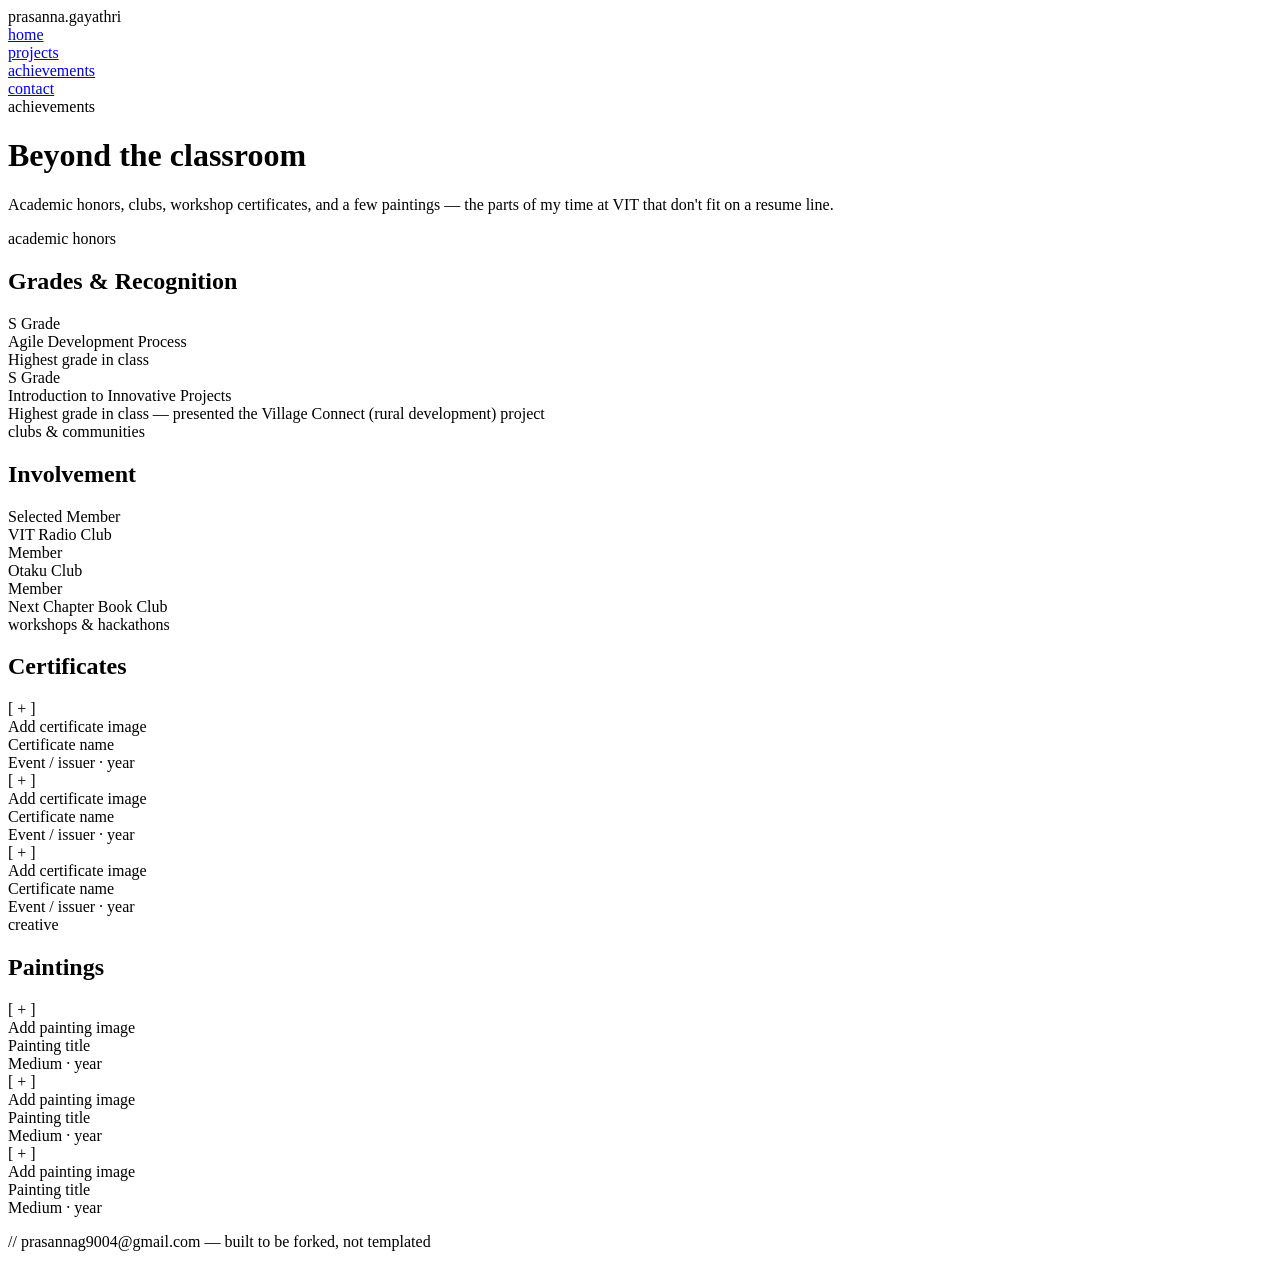
==== achievements.html @ 95ba4b2e "Rename achievements (1).html to achievements.html" ====
<!DOCTYPE html>
<html lang="en">
<head>
<meta charset="UTF-8">
<meta name="viewport" content="width=device-width, initial-scale=1.0">
<title>Achievements — Prasanna Gayathri T S</title>
<link rel="stylesheet" href="style.css">
</head>
<body>

<header class="site">
  <div class="wrap">
    <div class="brand">prasanna<span>.</span>gayathri</div>
    <nav class="pipeline">
      <div class="stage"><a href="index.html"><span class="dot"></span><span class="label">home</span></a></div>
      <div class="stage"><a href="projects.html"><span class="dot"></span><span class="label">projects</span></a></div>
      <div class="stage current"><a href="achievements.html"><span class="dot"></span><span class="label">achievements</span></a></div>
      <div class="stage"><a href="index.html#contact"><span class="dot"></span><span class="label">contact</span></a></div>
    </nav>
  </div>
</header>

<main>
  <div class="wrap">
    <div class="eyebrow">achievements</div>
    <h1>Beyond the classroom</h1>
    <p class="lede">Academic honors, clubs, workshop certificates, and a few paintings — the parts of my time at VIT that don't fit on a resume line.</p>

    <div class="section">
      <div class="eyebrow">academic honors</div>
      <h2>Grades &amp; Recognition</h2>
      <div class="honor">
        <div class="grade">S Grade</div>
        <div>
          <div class="title">Agile Development Process</div>
          <div class="sub">Highest grade in class</div>
        </div>
      </div>
      <div class="honor">
        <div class="grade">S Grade</div>
        <div>
          <div class="title">Introduction to Innovative Projects</div>
          <div class="sub">Highest grade in class — presented the Village Connect (rural development) project</div>
        </div>
      </div>
    </div>

    <div class="section">
      <div class="eyebrow">clubs &amp; communities</div>
      <h2>Involvement</h2>
      <div class="club-grid">
        <div class="club-card">
          <div class="role">Selected Member</div>
          <div class="name">VIT Radio Club</div>
        </div>
        <div class="club-card">
          <div class="role">Member</div>
          <div class="name">Otaku Club</div>
        </div>
        <div class="club-card">
          <div class="role">Member</div>
          <div class="name">Next Chapter Book Club</div>
        </div>
      </div>
    </div>

    <div class="section">
      <div class="eyebrow">workshops &amp; hackathons</div>
      <h2>Certificates</h2>
      <div class="gallery">
        <div class="gallery-item">
          <div class="gallery-placeholder">
            <div class="icon">[ + ]</div>
            <div class="txt">Add certificate image</div>
          </div>
          <div class="gallery-caption">
            <div class="cname">Certificate name</div>
            <div class="cmeta">Event / issuer · year</div>
          </div>
        </div>
        <div class="gallery-item">
          <div class="gallery-placeholder">
            <div class="icon">[ + ]</div>
            <div class="txt">Add certificate image</div>
          </div>
          <div class="gallery-caption">
            <div class="cname">Certificate name</div>
            <div class="cmeta">Event / issuer · year</div>
          </div>
        </div>
        <div class="gallery-item">
          <div class="gallery-placeholder">
            <div class="icon">[ + ]</div>
            <div class="txt">Add certificate image</div>
          </div>
          <div class="gallery-caption">
            <div class="cname">Certificate name</div>
            <div class="cmeta">Event / issuer · year</div>
          </div>
        </div>
      </div>
    </div>

    <div class="section">
      <div class="eyebrow">creative</div>
      <h2>Paintings</h2>
      <div class="gallery">
        <div class="gallery-item">
          <div class="gallery-placeholder">
            <div class="icon">[ + ]</div>
            <div class="txt">Add painting image</div>
          </div>
          <div class="gallery-caption">
            <div class="cname">Painting title</div>
            <div class="cmeta">Medium · year</div>
          </div>
        </div>
        <div class="gallery-item">
          <div class="gallery-placeholder">
            <div class="icon">[ + ]</div>
            <div class="txt">Add painting image</div>
          </div>
          <div class="gallery-caption">
            <div class="cname">Painting title</div>
            <div class="cmeta">Medium · year</div>
          </div>
        </div>
        <div class="gallery-item">
          <div class="gallery-placeholder">
            <div class="icon">[ + ]</div>
            <div class="txt">Add painting image</div>
          </div>
          <div class="gallery-caption">
            <div class="cname">Painting title</div>
            <div class="cmeta">Medium · year</div>
          </div>
        </div>
      </div>
    </div>

  </div>
</main>

<footer class="site">
  <div class="wrap">
    <p>// prasannag9004@gmail.com — built to be forked, not templated</p>
  </div>
</footer>

</body>
</html>
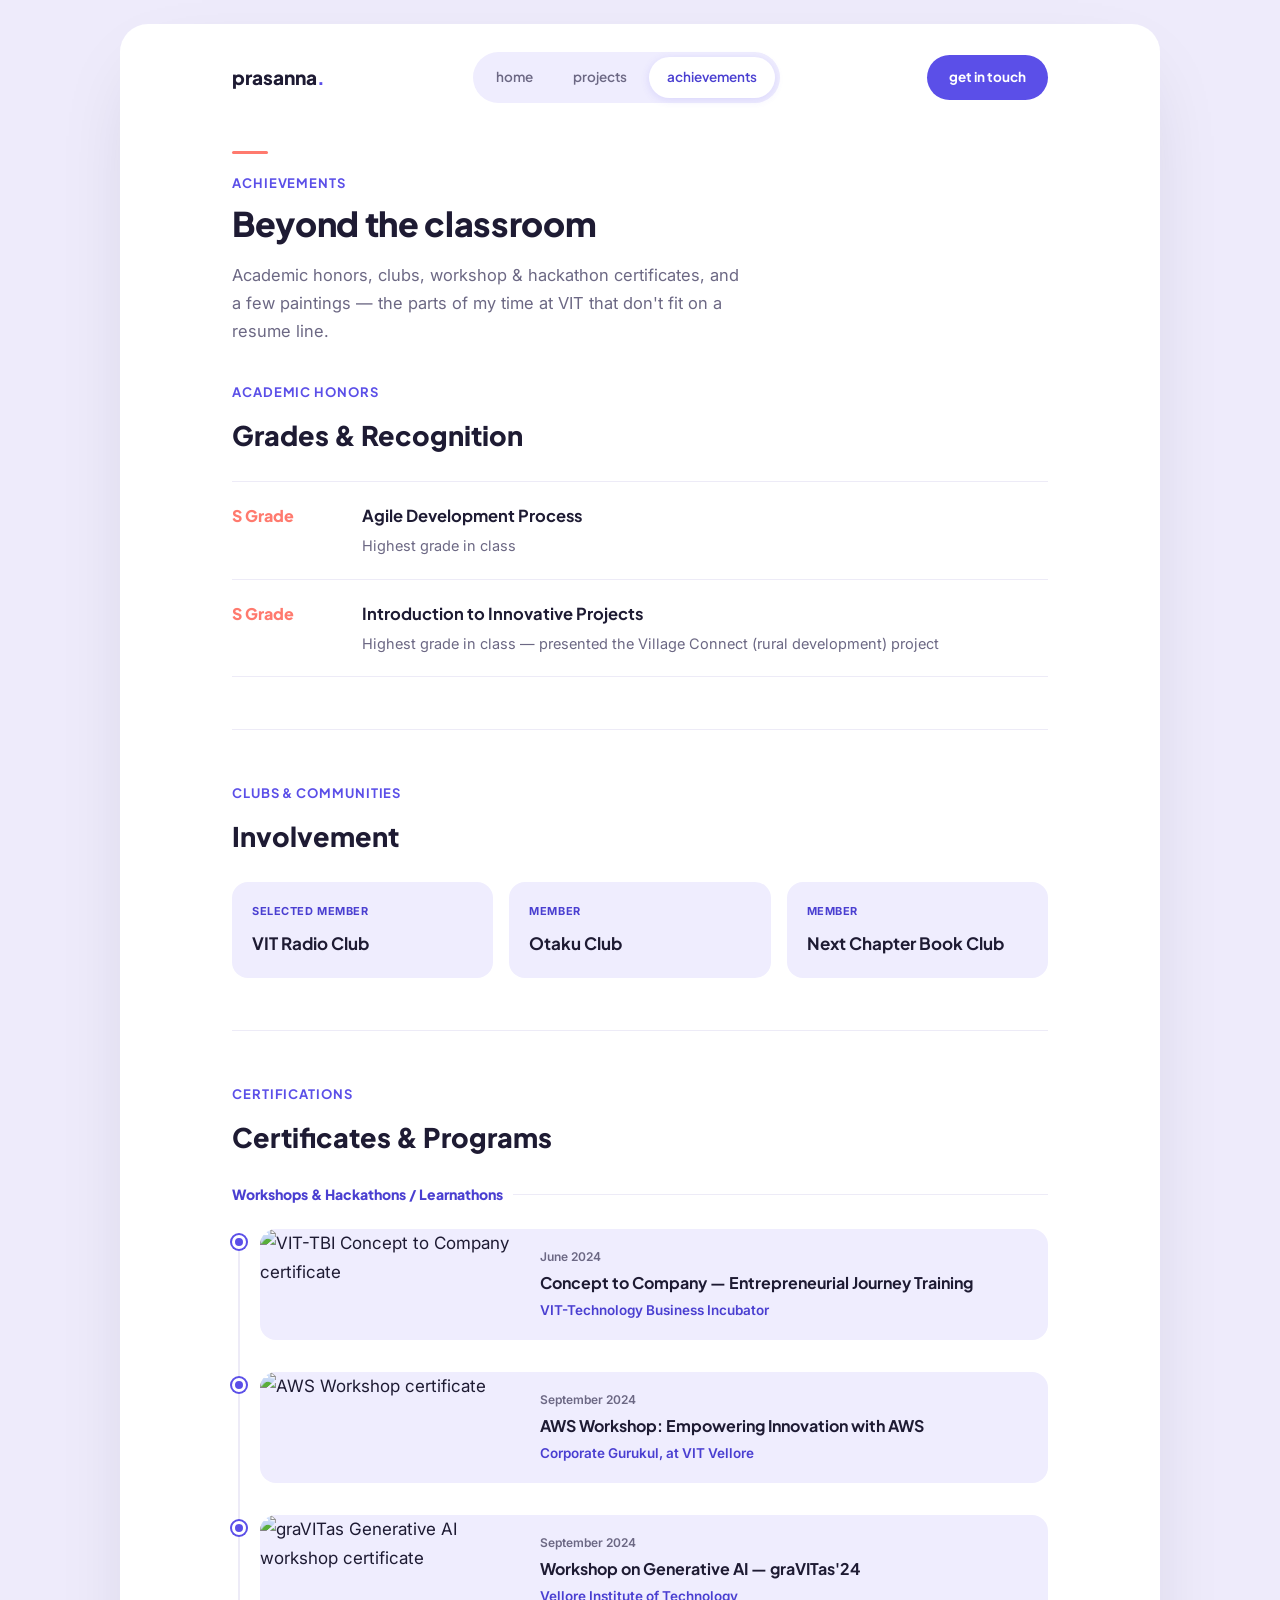
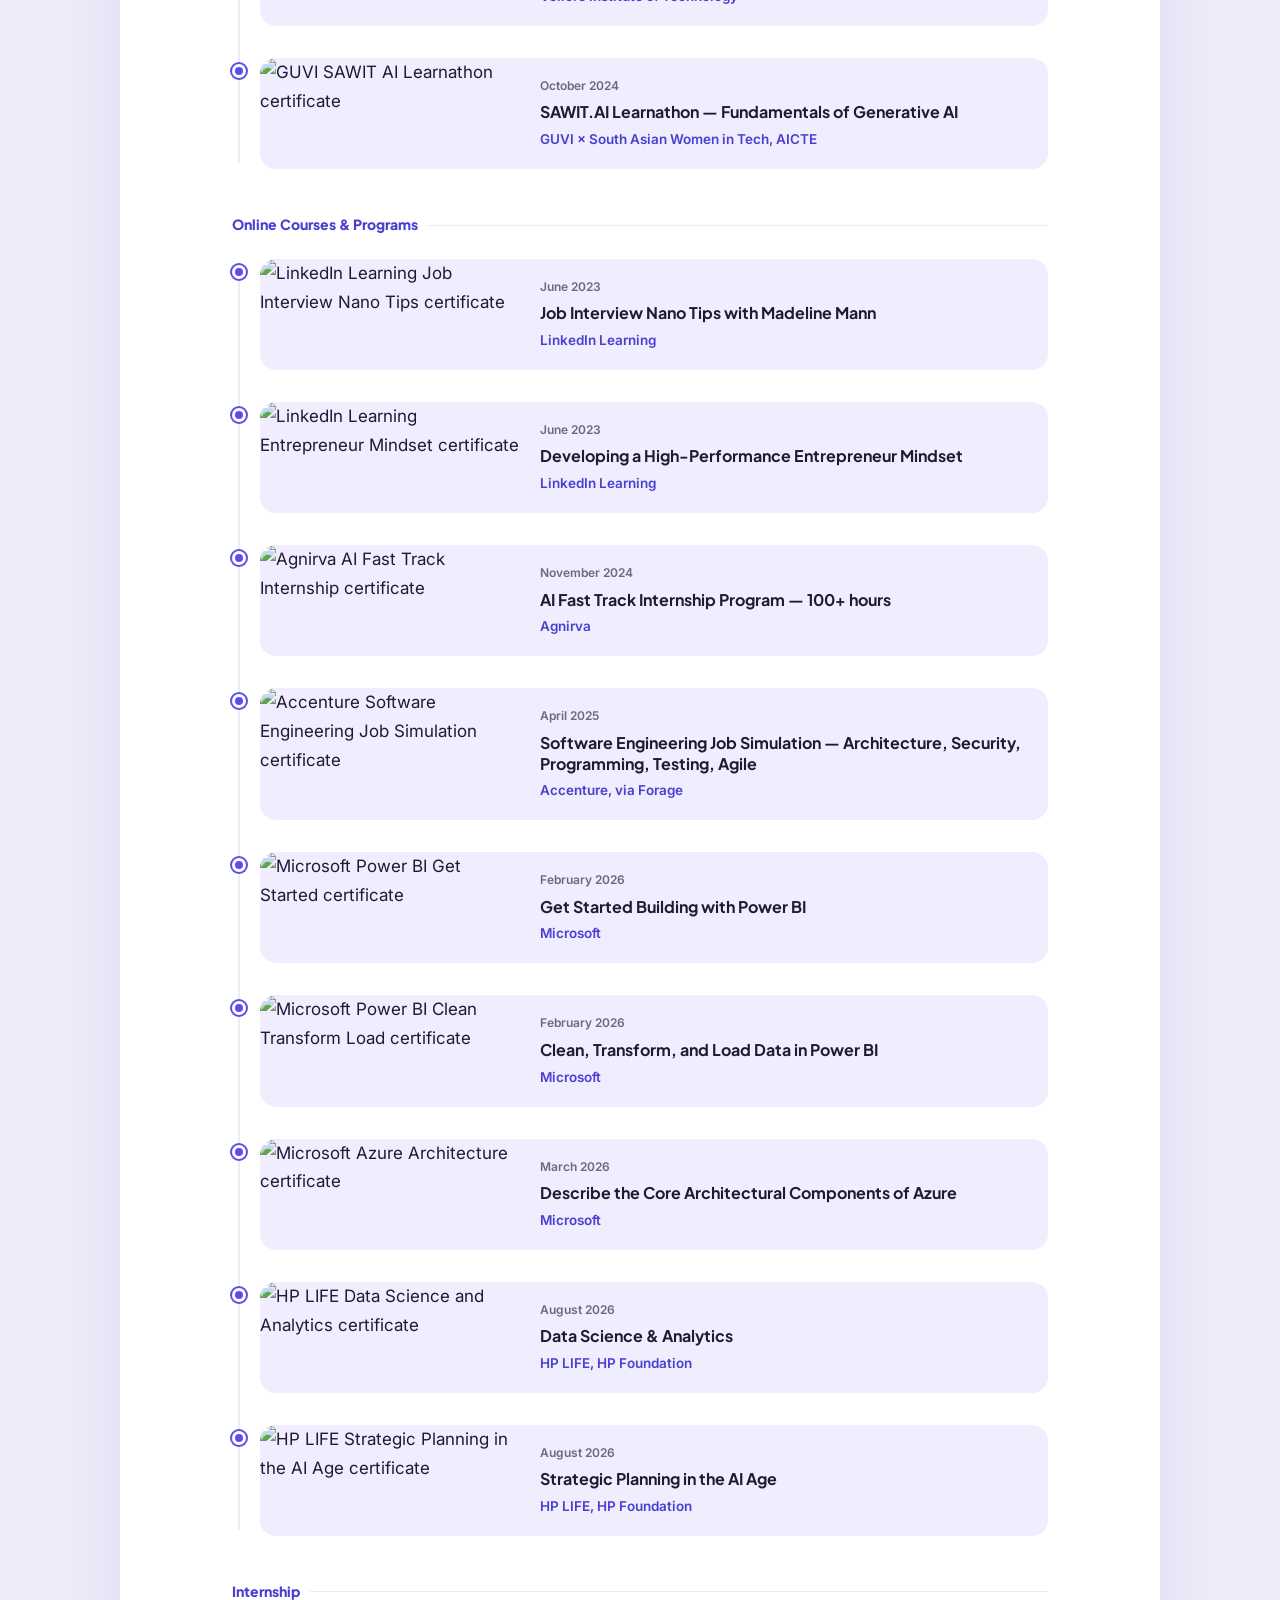
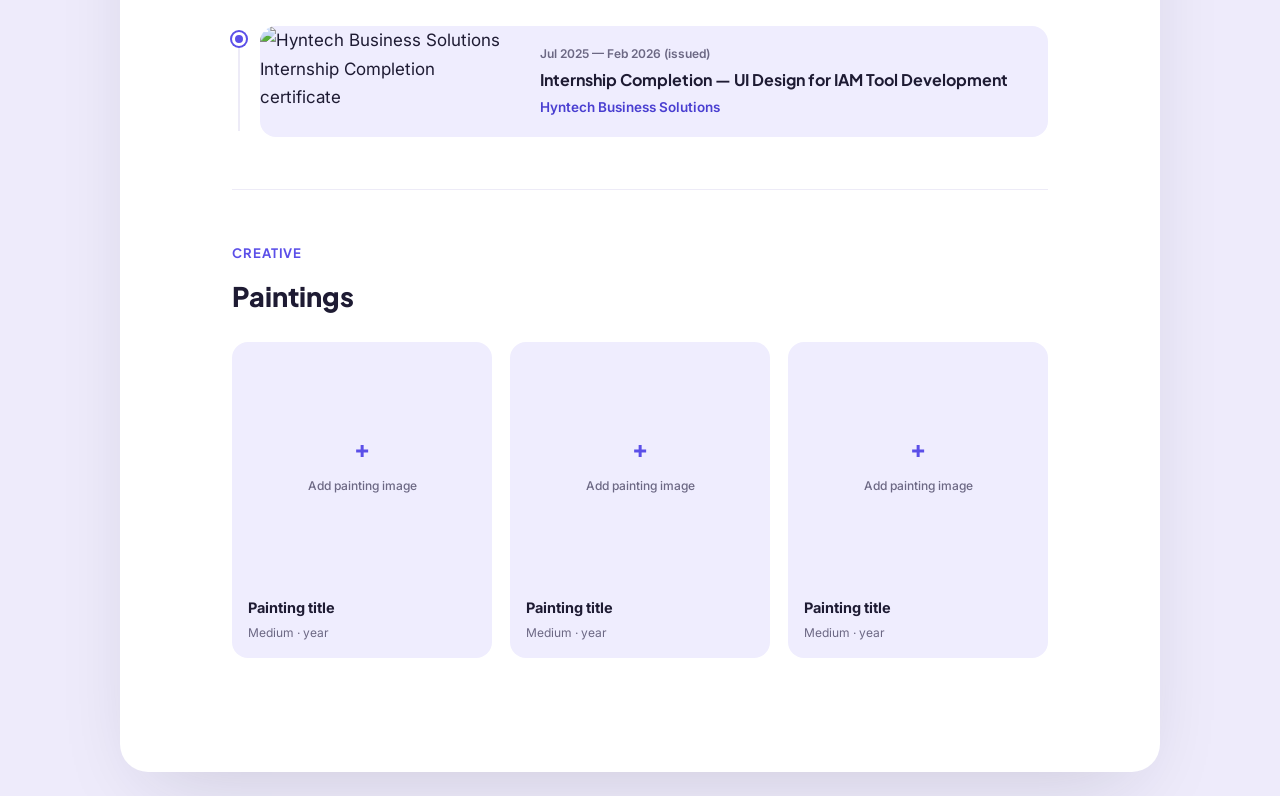
==== commit 099f015f: "Add files via upload" ====
--- a/achievements.html
+++ b/achievements.html
@@ -7,26 +7,30 @@
 <link rel="stylesheet" href="style.css">
 </head>
 <body>
+<div class="page">
 
 <header class="site">
   <div class="wrap">
-    <div class="brand">prasanna<span>.</span>gayathri</div>
-    <nav class="pipeline">
-      <div class="stage"><a href="index.html"><span class="dot"></span><span class="label">home</span></a></div>
-      <div class="stage"><a href="projects.html"><span class="dot"></span><span class="label">projects</span></a></div>
-      <div class="stage current"><a href="achievements.html"><span class="dot"></span><span class="label">achievements</span></a></div>
-      <div class="stage"><a href="index.html#contact"><span class="dot"></span><span class="label">contact</span></a></div>
-    </nav>
+    <div class="navbar">
+      <div class="brand">prasanna<span>.</span></div>
+      <nav class="pills">
+        <a href="index.html">home</a>
+        <a href="projects.html">projects</a>
+        <a href="achievements.html" class="current">achievements</a>
+      </nav>
+      <a class="nav-cta" href="index.html#contact">get in touch</a>
+    </div>
   </div>
 </header>
 
 <main>
-  <div class="wrap">
+  <div class="wrap" style="padding-top:48px;">
+    <div class="eyebrow-line"></div>
     <div class="eyebrow">achievements</div>
-    <h1>Beyond the classroom</h1>
-    <p class="lede">Academic honors, clubs, workshop certificates, and a few paintings — the parts of my time at VIT that don't fit on a resume line.</p>
-
-    <div class="section">
+    <h1 style="font-size:34px;">Beyond the classroom</h1>
+    <p class="lede">Academic honors, clubs, workshop &amp; hackathon certificates, and a few paintings — the parts of my time at VIT that don't fit on a resume line.</p>
+
+    <div class="section" style="border-top:none;padding-top:36px;">
       <div class="eyebrow">academic honors</div>
       <h2>Grades &amp; Recognition</h2>
       <div class="honor">
@@ -65,37 +69,177 @@
     </div>
 
     <div class="section">
-      <div class="eyebrow">workshops &amp; hackathons</div>
-      <h2>Certificates</h2>
-      <div class="gallery">
-        <div class="gallery-item">
-          <div class="gallery-placeholder">
-            <div class="icon">[ + ]</div>
-            <div class="txt">Add certificate image</div>
-          </div>
-          <div class="gallery-caption">
-            <div class="cname">Certificate name</div>
-            <div class="cmeta">Event / issuer · year</div>
-          </div>
-        </div>
-        <div class="gallery-item">
-          <div class="gallery-placeholder">
-            <div class="icon">[ + ]</div>
-            <div class="txt">Add certificate image</div>
-          </div>
-          <div class="gallery-caption">
-            <div class="cname">Certificate name</div>
-            <div class="cmeta">Event / issuer · year</div>
-          </div>
-        </div>
-        <div class="gallery-item">
-          <div class="gallery-placeholder">
-            <div class="icon">[ + ]</div>
-            <div class="txt">Add certificate image</div>
-          </div>
-          <div class="gallery-caption">
-            <div class="cname">Certificate name</div>
-            <div class="cmeta">Event / issuer · year</div>
+      <div class="eyebrow">certifications</div>
+      <h2>Certificates &amp; Programs</h2>
+
+      <div class="cert-category">
+        <div class="cert-category-label">Workshops &amp; Hackathons / Learnathons</div>
+        <div class="timeline">
+          <div class="tl-item">
+            <div class="tl-dot"></div>
+            <div class="tl-card">
+              <img src="assets/certs/vit-tbi-concept-to-company.jpg" alt="VIT-TBI Concept to Company certificate">
+              <div class="tl-body">
+                <div class="tl-date">June 2024</div>
+                <div class="tl-name">Concept to Company — Entrepreneurial Journey Training</div>
+                <div class="tl-issuer">VIT-Technology Business Incubator</div>
+              </div>
+            </div>
+          </div>
+          <div class="tl-item">
+            <div class="tl-dot"></div>
+            <div class="tl-card">
+              <img src="assets/certs/corporate-gurukul-aws-workshop.jpg" alt="AWS Workshop certificate">
+              <div class="tl-body">
+                <div class="tl-date">September 2024</div>
+                <div class="tl-name">AWS Workshop: Empowering Innovation with AWS</div>
+                <div class="tl-issuer">Corporate Gurukul, at VIT Vellore</div>
+              </div>
+            </div>
+          </div>
+          <div class="tl-item">
+            <div class="tl-dot"></div>
+            <div class="tl-card">
+              <img src="assets/certs/gravitas-genai-workshop.jpg" alt="graVITas Generative AI workshop certificate">
+              <div class="tl-body">
+                <div class="tl-date">September 2024</div>
+                <div class="tl-name">Workshop on Generative AI — graVITas'24</div>
+                <div class="tl-issuer">Vellore Institute of Technology</div>
+              </div>
+            </div>
+          </div>
+          <div class="tl-item">
+            <div class="tl-dot"></div>
+            <div class="tl-card">
+              <img src="assets/certs/guvi-sawit-ai-learnathon.jpg" alt="GUVI SAWIT AI Learnathon certificate">
+              <div class="tl-body">
+                <div class="tl-date">October 2024</div>
+                <div class="tl-name">SAWIT.AI Learnathon — Fundamentals of Generative AI</div>
+                <div class="tl-issuer">GUVI × South Asian Women in Tech, AICTE</div>
+              </div>
+            </div>
+          </div>
+        </div>
+      </div>
+
+      <div class="cert-category">
+        <div class="cert-category-label">Online Courses &amp; Programs</div>
+        <div class="timeline">
+          <div class="tl-item">
+            <div class="tl-dot"></div>
+            <div class="tl-card">
+              <img src="assets/certs/linkedin-job-interview.jpg" alt="LinkedIn Learning Job Interview Nano Tips certificate">
+              <div class="tl-body">
+                <div class="tl-date">June 2023</div>
+                <div class="tl-name">Job Interview Nano Tips with Madeline Mann</div>
+                <div class="tl-issuer">LinkedIn Learning</div>
+              </div>
+            </div>
+          </div>
+          <div class="tl-item">
+            <div class="tl-dot"></div>
+            <div class="tl-card">
+              <img src="assets/certs/linkedin-entrepreneur-mindset.jpg" alt="LinkedIn Learning Entrepreneur Mindset certificate">
+              <div class="tl-body">
+                <div class="tl-date">June 2023</div>
+                <div class="tl-name">Developing a High-Performance Entrepreneur Mindset</div>
+                <div class="tl-issuer">LinkedIn Learning</div>
+              </div>
+            </div>
+          </div>
+          <div class="tl-item">
+            <div class="tl-dot"></div>
+            <div class="tl-card">
+              <img src="assets/certs/agnirva-ai-internship.jpg" alt="Agnirva AI Fast Track Internship certificate">
+              <div class="tl-body">
+                <div class="tl-date">November 2024</div>
+                <div class="tl-name">AI Fast Track Internship Program — 100+ hours</div>
+                <div class="tl-issuer">Agnirva</div>
+              </div>
+            </div>
+          </div>
+          <div class="tl-item">
+            <div class="tl-dot"></div>
+            <div class="tl-card">
+              <img src="assets/certs/accenture-forage-swe-simulation.jpg" alt="Accenture Software Engineering Job Simulation certificate">
+              <div class="tl-body">
+                <div class="tl-date">April 2025</div>
+                <div class="tl-name">Software Engineering Job Simulation — Architecture, Security, Programming, Testing, Agile</div>
+                <div class="tl-issuer">Accenture, via Forage</div>
+              </div>
+            </div>
+          </div>
+          <div class="tl-item">
+            <div class="tl-dot"></div>
+            <div class="tl-card">
+              <img src="assets/certs/microsoft-powerbi-get-started.jpg" alt="Microsoft Power BI Get Started certificate">
+              <div class="tl-body">
+                <div class="tl-date">February 2026</div>
+                <div class="tl-name">Get Started Building with Power BI</div>
+                <div class="tl-issuer">Microsoft</div>
+              </div>
+            </div>
+          </div>
+          <div class="tl-item">
+            <div class="tl-dot"></div>
+            <div class="tl-card">
+              <img src="assets/certs/microsoft-powerbi-clean-transform.jpg" alt="Microsoft Power BI Clean Transform Load certificate">
+              <div class="tl-body">
+                <div class="tl-date">February 2026</div>
+                <div class="tl-name">Clean, Transform, and Load Data in Power BI</div>
+                <div class="tl-issuer">Microsoft</div>
+              </div>
+            </div>
+          </div>
+          <div class="tl-item">
+            <div class="tl-dot"></div>
+            <div class="tl-card">
+              <img src="assets/certs/microsoft-azure-architecture.jpg" alt="Microsoft Azure Architecture certificate">
+              <div class="tl-body">
+                <div class="tl-date">March 2026</div>
+                <div class="tl-name">Describe the Core Architectural Components of Azure</div>
+                <div class="tl-issuer">Microsoft</div>
+              </div>
+            </div>
+          </div>
+          <div class="tl-item">
+            <div class="tl-dot"></div>
+            <div class="tl-card">
+              <img src="assets/certs/hp-data-science-analytics.jpg" alt="HP LIFE Data Science and Analytics certificate">
+              <div class="tl-body">
+                <div class="tl-date">August 2026</div>
+                <div class="tl-name">Data Science &amp; Analytics</div>
+                <div class="tl-issuer">HP LIFE, HP Foundation</div>
+              </div>
+            </div>
+          </div>
+          <div class="tl-item">
+            <div class="tl-dot"></div>
+            <div class="tl-card">
+              <img src="assets/certs/hp-strategic-planning-ai.jpg" alt="HP LIFE Strategic Planning in the AI Age certificate">
+              <div class="tl-body">
+                <div class="tl-date">August 2026</div>
+                <div class="tl-name">Strategic Planning in the AI Age</div>
+                <div class="tl-issuer">HP LIFE, HP Foundation</div>
+              </div>
+            </div>
+          </div>
+        </div>
+      </div>
+
+      <div class="cert-category">
+        <div class="cert-category-label">Internship</div>
+        <div class="timeline">
+          <div class="tl-item">
+            <div class="tl-dot"></div>
+            <div class="tl-card">
+              <img src="assets/certs/hyntech-internship-completion.jpg" alt="Hyntech Business Solutions Internship Completion certificate">
+              <div class="tl-body">
+                <div class="tl-date">Jul 2025 — Feb 2026 (issued)</div>
+                <div class="tl-name">Internship Completion — UI Design for IAM Tool Development</div>
+                <div class="tl-issuer">Hyntech Business Solutions</div>
+              </div>
+            </div>
           </div>
         </div>
       </div>
@@ -107,7 +251,7 @@
       <div class="gallery">
         <div class="gallery-item">
           <div class="gallery-placeholder">
-            <div class="icon">[ + ]</div>
+            <div class="icon">+</div>
             <div class="txt">Add painting image</div>
           </div>
           <div class="gallery-caption">
@@ -117,7 +261,7 @@
         </div>
         <div class="gallery-item">
           <div class="gallery-placeholder">
-            <div class="icon">[ + ]</div>
+            <div class="icon">+</div>
             <div class="txt">Add painting image</div>
           </div>
           <div class="gallery-caption">
@@ -127,7 +271,7 @@
         </div>
         <div class="gallery-item">
           <div class="gallery-placeholder">
-            <div class="icon">[ + ]</div>
+            <div class="icon">+</div>
             <div class="txt">Add painting image</div>
           </div>
           <div class="gallery-caption">
@@ -141,11 +285,8 @@
   </div>
 </main>
 
-<footer class="site">
-  <div class="wrap">
-    <p>// prasannag9004@gmail.com — built to be forked, not templated</p>
-  </div>
-</footer>
-
+<footer class="site"></footer>
+
+</div>
 </body>
 </html>
--- a/style.css
+++ b/style.css
@@ -0,0 +1,207 @@
+@import url('https://fonts.googleapis.com/css2?family=Plus+Jakarta+Sans:wght@500;600;700;800&family=Inter:wght@400;500;600&display=swap');
+
+:root{
+  --outer:#EEEBFB;
+  --card:#FFFFFF;
+  --ink:#1E1B33;
+  --ink-dim:#6C6884;
+  --violet:#5B4FE8;
+  --violet-deep:#4A3FD1;
+  --violet-soft:#EFEDFE;
+  --coral:#FF7A6E;
+  --teal:#1FA391;
+  --line:#EDEBF7;
+  --heading:'Plus Jakarta Sans', sans-serif;
+  --sans:'Inter', sans-serif;
+}
+*{margin:0;padding:0;box-sizing:border-box;}
+html{scroll-behavior:smooth;}
+body{
+  background:var(--outer);
+  color:var(--ink);
+  font-family:var(--sans);
+  font-size:17px;
+  line-height:1.7;
+  -webkit-font-smoothing:antialiased;
+  padding:24px;
+}
+a{color:inherit;text-decoration:none;}
+::selection{background:var(--violet);color:#fff;}
+img{max-width:100%;display:block;}
+
+.page{max-width:1040px;margin:0 auto;background:var(--card);border-radius:28px;box-shadow:0 30px 80px -30px rgba(30,27,51,0.18);overflow:hidden;}
+.wrap{max-width:880px;margin:0 auto;padding:0 32px;}
+
+/* ---------- NAV ---------- */
+header.site{padding:28px 0 0;}
+.navbar{display:flex;align-items:center;justify-content:space-between;gap:20px;flex-wrap:wrap;}
+.brand{font-family:var(--heading);font-size:19px;font-weight:800;color:var(--ink);}
+.brand span{color:var(--violet);}
+.pills{display:flex;align-items:center;gap:4px;background:var(--violet-soft);padding:5px;border-radius:999px;}
+.pills a{
+  font-family:var(--heading);font-size:13.5px;font-weight:600;color:var(--ink-dim);
+  padding:9px 18px;border-radius:999px;transition:all .15s ease;
+}
+.pills a:hover{color:var(--ink);}
+.pills a.current{background:var(--card);color:var(--violet-deep);box-shadow:0 2px 8px rgba(91,79,232,0.15);}
+.nav-cta{
+  font-family:var(--heading);font-weight:700;font-size:13.5px;color:#fff;
+  background:var(--violet);padding:11px 22px;border-radius:999px;white-space:nowrap;
+  transition:background .15s ease;
+}
+.nav-cta:hover{background:var(--violet-deep);}
+
+/* ---------- HERO ---------- */
+.hero{display:flex;align-items:center;gap:40px;padding:56px 0 40px;flex-wrap:wrap;}
+.hero-text{flex:1;min-width:280px;}
+.eyebrow-line{width:36px;height:3px;background:var(--coral);border-radius:2px;margin-bottom:18px;}
+.eyebrow{
+  font-family:var(--heading);font-size:13px;color:var(--violet);
+  text-transform:uppercase;letter-spacing:0.07em;margin-bottom:10px;font-weight:700;
+}
+h1{font-family:var(--heading);font-size:40px;font-weight:800;line-height:1.2;letter-spacing:-0.01em;}
+h1 .accent{color:var(--violet);}
+h2{font-family:var(--heading);font-size:27px;font-weight:800;margin-bottom:22px;}
+h3{font-family:var(--heading);font-size:19px;font-weight:700;}
+.lede{font-size:16.5px;color:var(--ink-dim);max-width:52ch;margin-top:16px;}
+
+.avatar-ring{
+  width:200px;height:200px;border-radius:50%;background:var(--violet);
+  display:flex;align-items:center;justify-content:center;flex:none;position:relative;
+}
+.avatar-ring::before{
+  content:"";position:absolute;inset:12px;border-radius:50%;background:var(--card);
+}
+.avatar-initials{
+  position:relative;z-index:1;font-family:var(--heading);font-size:52px;font-weight:800;color:var(--violet-deep);
+}
+
+.hero-cta{margin-top:26px;display:flex;gap:12px;flex-wrap:wrap;}
+.btn{
+  font-family:var(--heading);font-size:14px;font-weight:700;padding:13px 24px;border-radius:12px;
+  transition:all .15s ease;
+}
+.btn.primary{background:var(--violet);color:#fff;}
+.btn.primary:hover{background:var(--violet-deep);}
+.btn.ghost{background:var(--violet-soft);color:var(--violet-deep);}
+.btn.ghost:hover{background:#e3dffb;}
+
+/* ---------- SIGNAL STRIP ---------- */
+.signal-strip{display:flex;gap:14px;margin-top:44px;flex-wrap:wrap;}
+.signal{flex:1;min-width:120px;background:var(--violet-soft);border-radius:16px;padding:18px 20px;}
+.signal .val{font-family:var(--heading);font-size:24px;color:var(--violet-deep);font-weight:800;}
+.signal .lbl{font-size:12.5px;color:var(--ink-dim);margin-top:4px;font-weight:500;}
+
+/* ---------- SECTION ---------- */
+.section{padding:52px 0;border-top:1px solid var(--line);}
+
+/* ---------- SKILLS ---------- */
+.skill-grid{display:grid;grid-template-columns:repeat(auto-fit,minmax(220px,1fr));gap:18px;}
+.skill-card{background:var(--violet-soft);border-radius:16px;padding:20px;}
+.skill-card h4{font-family:var(--heading);font-size:13.5px;color:var(--violet-deep);margin-bottom:10px;font-weight:700;}
+.pill-row{display:flex;flex-wrap:wrap;gap:7px;}
+.pill{font-size:13px;padding:5px 12px;border-radius:8px;background:var(--card);color:var(--ink);font-weight:500;}
+
+/* ---------- PROJECT CARDS ---------- */
+.project{background:var(--violet-soft);border-radius:18px;padding:26px 28px;margin-bottom:18px;}
+.project-name{font-family:var(--heading);font-size:20px;font-weight:800;}
+.project-meta{font-size:13px;color:var(--ink-dim);margin-top:5px;font-weight:500;}
+.project-desc{margin-top:14px;color:var(--ink-dim);font-size:15px;max-width:64ch;}
+.project-desc li{margin-left:18px;margin-top:7px;}
+.project-tags{margin-top:15px;display:flex;flex-wrap:wrap;gap:7px;}
+.tag{font-size:12px;padding:4px 11px;border-radius:7px;background:var(--card);color:var(--violet-deep);font-weight:600;}
+.project-link{
+  font-family:var(--heading);font-size:13px;font-weight:700;color:var(--violet-deep);
+  display:inline-flex;align-items:center;gap:5px;margin-top:16px;
+}
+.project-link:hover{text-decoration:underline;}
+
+/* ---------- ENTRY (experience/education) ---------- */
+.entry{display:grid;grid-template-columns:130px 1fr;gap:20px;padding:20px 0;border-top:1px solid var(--line);}
+.entry:last-child{border-bottom:1px solid var(--line);}
+.entry .when{font-size:13px;color:var(--ink-dim);font-weight:600;}
+.entry .role{font-family:var(--heading);font-weight:700;font-size:16.5px;}
+.entry .org{color:var(--violet-deep);font-size:14.5px;margin:3px 0 9px;font-weight:600;}
+.entry ul{color:var(--ink-dim);font-size:15px;}
+.entry li{margin-left:18px;margin-top:6px;}
+
+/* ---------- FEATURED CERT STRIP (home) ---------- */
+.cert-strip{display:grid;grid-template-columns:repeat(auto-fit,minmax(220px,1fr));gap:18px;margin-top:8px;}
+.cert-mini{background:var(--violet-soft);border-radius:16px;overflow:hidden;}
+.cert-mini img{width:100%;height:150px;object-fit:cover;object-position:top;border-bottom:1px solid var(--line);}
+.cert-mini .cbody{padding:14px 16px;}
+.cert-mini .cname{font-family:var(--heading);font-size:14px;font-weight:700;line-height:1.3;}
+.cert-mini .cissuer{font-size:12px;color:var(--ink-dim);margin-top:4px;font-weight:500;}
+
+/* ---------- CONTACT ---------- */
+.contact-grid{display:grid;grid-template-columns:1fr 1fr;gap:14px;margin-top:30px;max-width:520px;}
+.contact-card{border-radius:14px;padding:18px;background:var(--violet-soft);transition:background .15s ease;}
+.contact-card:hover{background:#e3dffb;}
+.contact-card .k{font-size:11.5px;color:var(--ink-dim);text-transform:uppercase;letter-spacing:0.05em;font-weight:600;}
+.contact-card .v{margin-top:6px;font-size:14.5px;font-weight:700;color:var(--violet-deep);word-break:break-word;}
+
+/* ---------- HONORS ---------- */
+.honor{display:grid;grid-template-columns:110px 1fr;gap:20px;padding:20px 0;border-top:1px solid var(--line);}
+.honor:last-child{border-bottom:1px solid var(--line);}
+.honor .grade{font-family:var(--heading);font-size:16px;color:var(--coral);font-weight:800;}
+.honor .title{font-family:var(--heading);font-weight:700;font-size:16.5px;}
+.honor .sub{color:var(--ink-dim);font-size:14.5px;margin-top:4px;}
+
+/* ---------- CLUBS ---------- */
+.club-grid{display:grid;grid-template-columns:repeat(auto-fit,minmax(220px,1fr));gap:16px;margin-top:8px;}
+.club-card{background:var(--violet-soft);border-radius:16px;padding:20px;}
+.club-card .role{font-size:11px;color:var(--violet-deep);text-transform:uppercase;letter-spacing:0.05em;margin-bottom:8px;font-weight:700;}
+.club-card .name{font-family:var(--heading);font-size:17px;font-weight:700;}
+
+/* ---------- CERT TIMELINE ---------- */
+.cert-category{margin-bottom:44px;}
+.cert-category:last-child{margin-bottom:0;}
+.cert-category-label{
+  font-family:var(--heading);font-size:14px;font-weight:800;color:var(--violet-deep);
+  margin-bottom:22px;display:flex;align-items:center;gap:10px;
+}
+.cert-category-label::after{content:"";flex:1;height:1px;background:var(--line);}
+
+.timeline{position:relative;padding-left:28px;}
+.timeline::before{content:"";position:absolute;left:6px;top:6px;bottom:6px;width:2px;background:var(--line);}
+.tl-item{position:relative;padding-bottom:32px;}
+.tl-item:last-child{padding-bottom:0;}
+.tl-dot{position:absolute;left:-28px;top:6px;width:14px;height:14px;border-radius:50%;background:var(--violet);border:3px solid var(--card);box-shadow:0 0 0 2px var(--violet);}
+.tl-card{background:var(--violet-soft);border-radius:16px;overflow:hidden;display:flex;flex-wrap:wrap;}
+.tl-card img{width:260px;flex:none;height:100%;object-fit:cover;object-position:top;}
+.tl-body{padding:18px 20px;flex:1;min-width:220px;}
+.tl-date{font-size:12px;color:var(--ink-dim);font-weight:600;margin-bottom:6px;}
+.tl-name{font-family:var(--heading);font-size:16px;font-weight:700;line-height:1.3;}
+.tl-issuer{font-size:13.5px;color:var(--violet-deep);margin-top:5px;font-weight:600;}
+
+/* ---------- GALLERY (paintings) ---------- */
+.gallery{display:grid;grid-template-columns:repeat(auto-fit,minmax(220px,1fr));gap:18px;margin-top:8px;}
+.gallery-item{border-radius:16px;overflow:hidden;background:var(--violet-soft);}
+.gallery-item img{width:100%;height:240px;object-fit:cover;}
+.gallery-placeholder{
+  height:240px;display:flex;flex-direction:column;align-items:center;justify-content:center;
+  gap:8px;color:var(--ink-dim);
+}
+.gallery-placeholder .icon{font-family:var(--heading);font-size:24px;color:var(--violet);font-weight:800;}
+.gallery-placeholder .txt{font-size:12px;text-align:center;padding:0 16px;font-weight:500;}
+.gallery-caption{padding:14px 16px;}
+.gallery-caption .cname{font-size:14.5px;font-weight:700;}
+.gallery-caption .cmeta{font-size:12px;color:var(--ink-dim);margin-top:3px;}
+
+/* ---------- FOOTER ---------- */
+footer.site{padding:28px 32px 34px;}
+
+@media (max-width:640px){
+  body{padding:12px;}
+  .page{border-radius:20px;}
+  h1{font-size:30px;}
+  .hero{padding:36px 0 28px;}
+  .avatar-ring{width:140px;height:140px;}
+  .avatar-initials{font-size:36px;}
+  .entry{grid-template-columns:1fr;gap:4px;}
+  .contact-grid{grid-template-columns:1fr;}
+  .tl-card{flex-direction:column;}
+  .tl-card img{width:100%;height:180px;}
+  .pills a span.full{display:none;}
+}
+@media (prefers-reduced-motion: reduce){ html{scroll-behavior:auto;} }
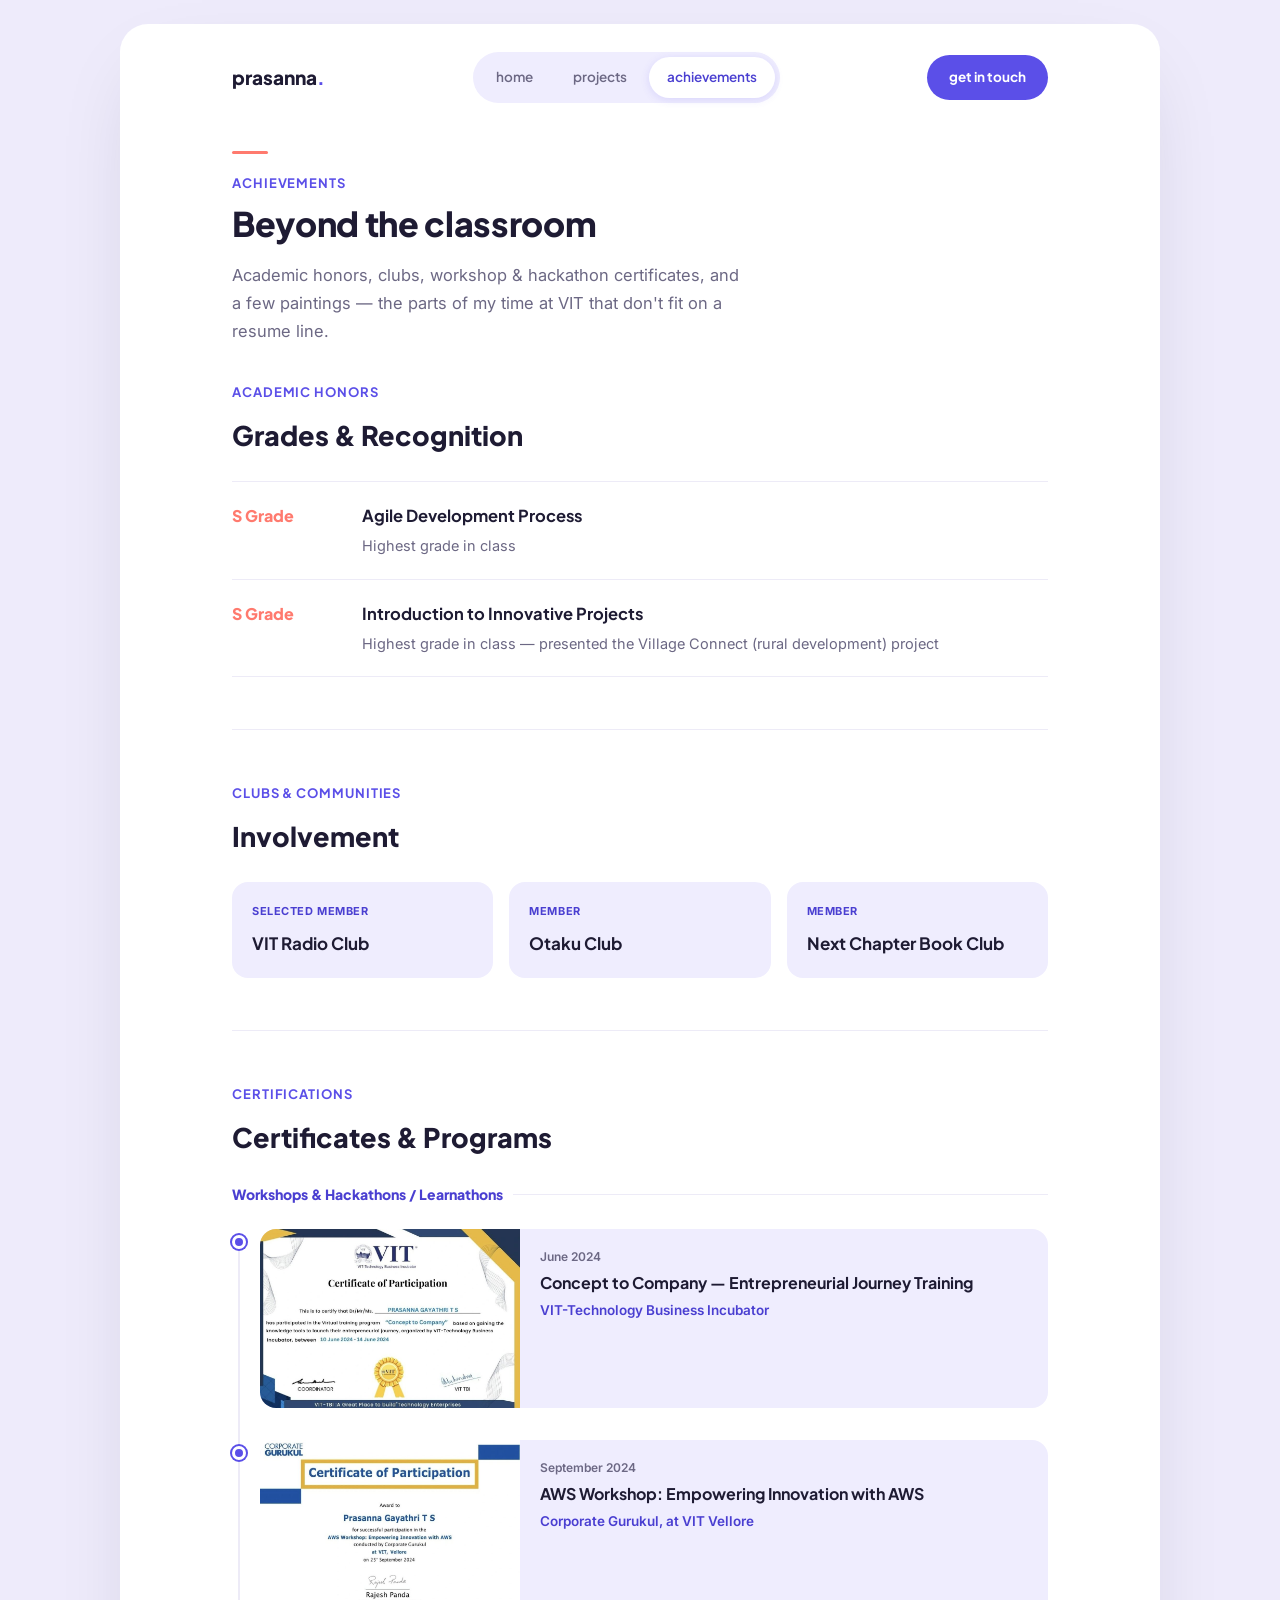
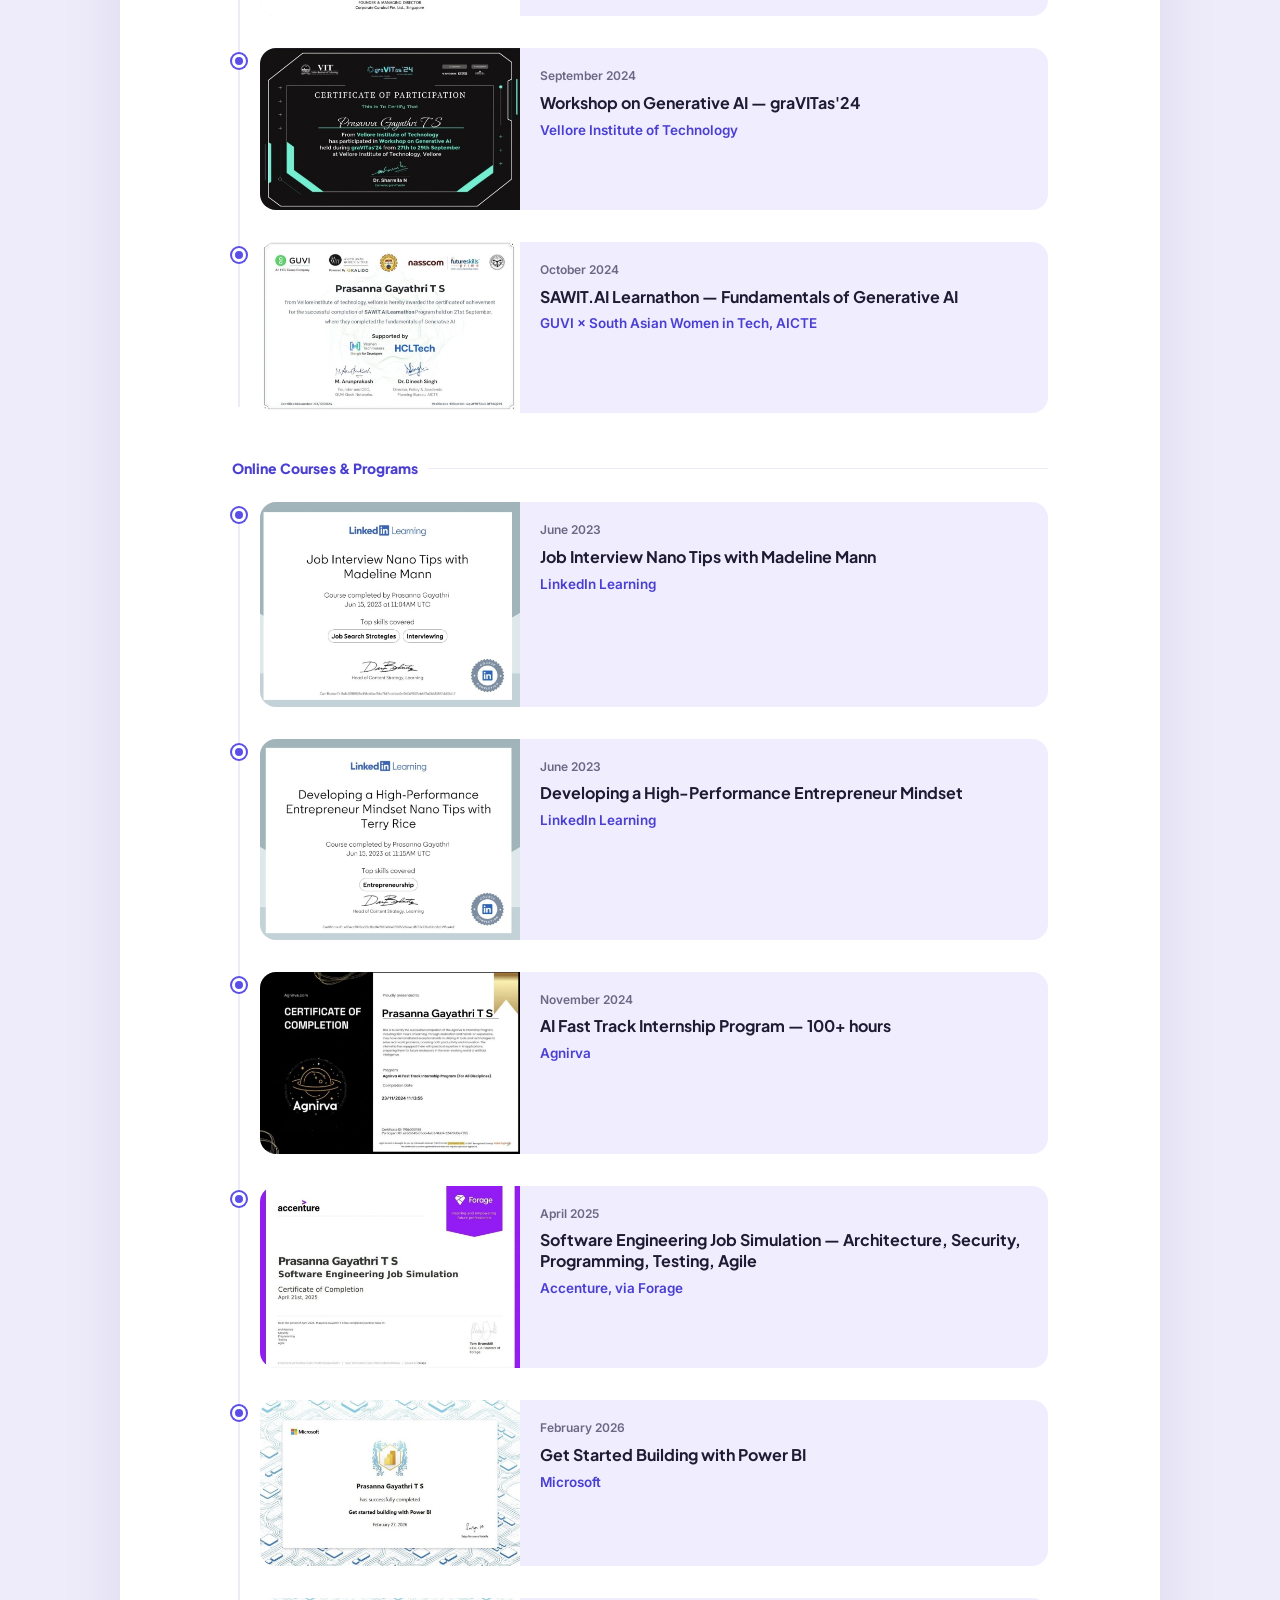
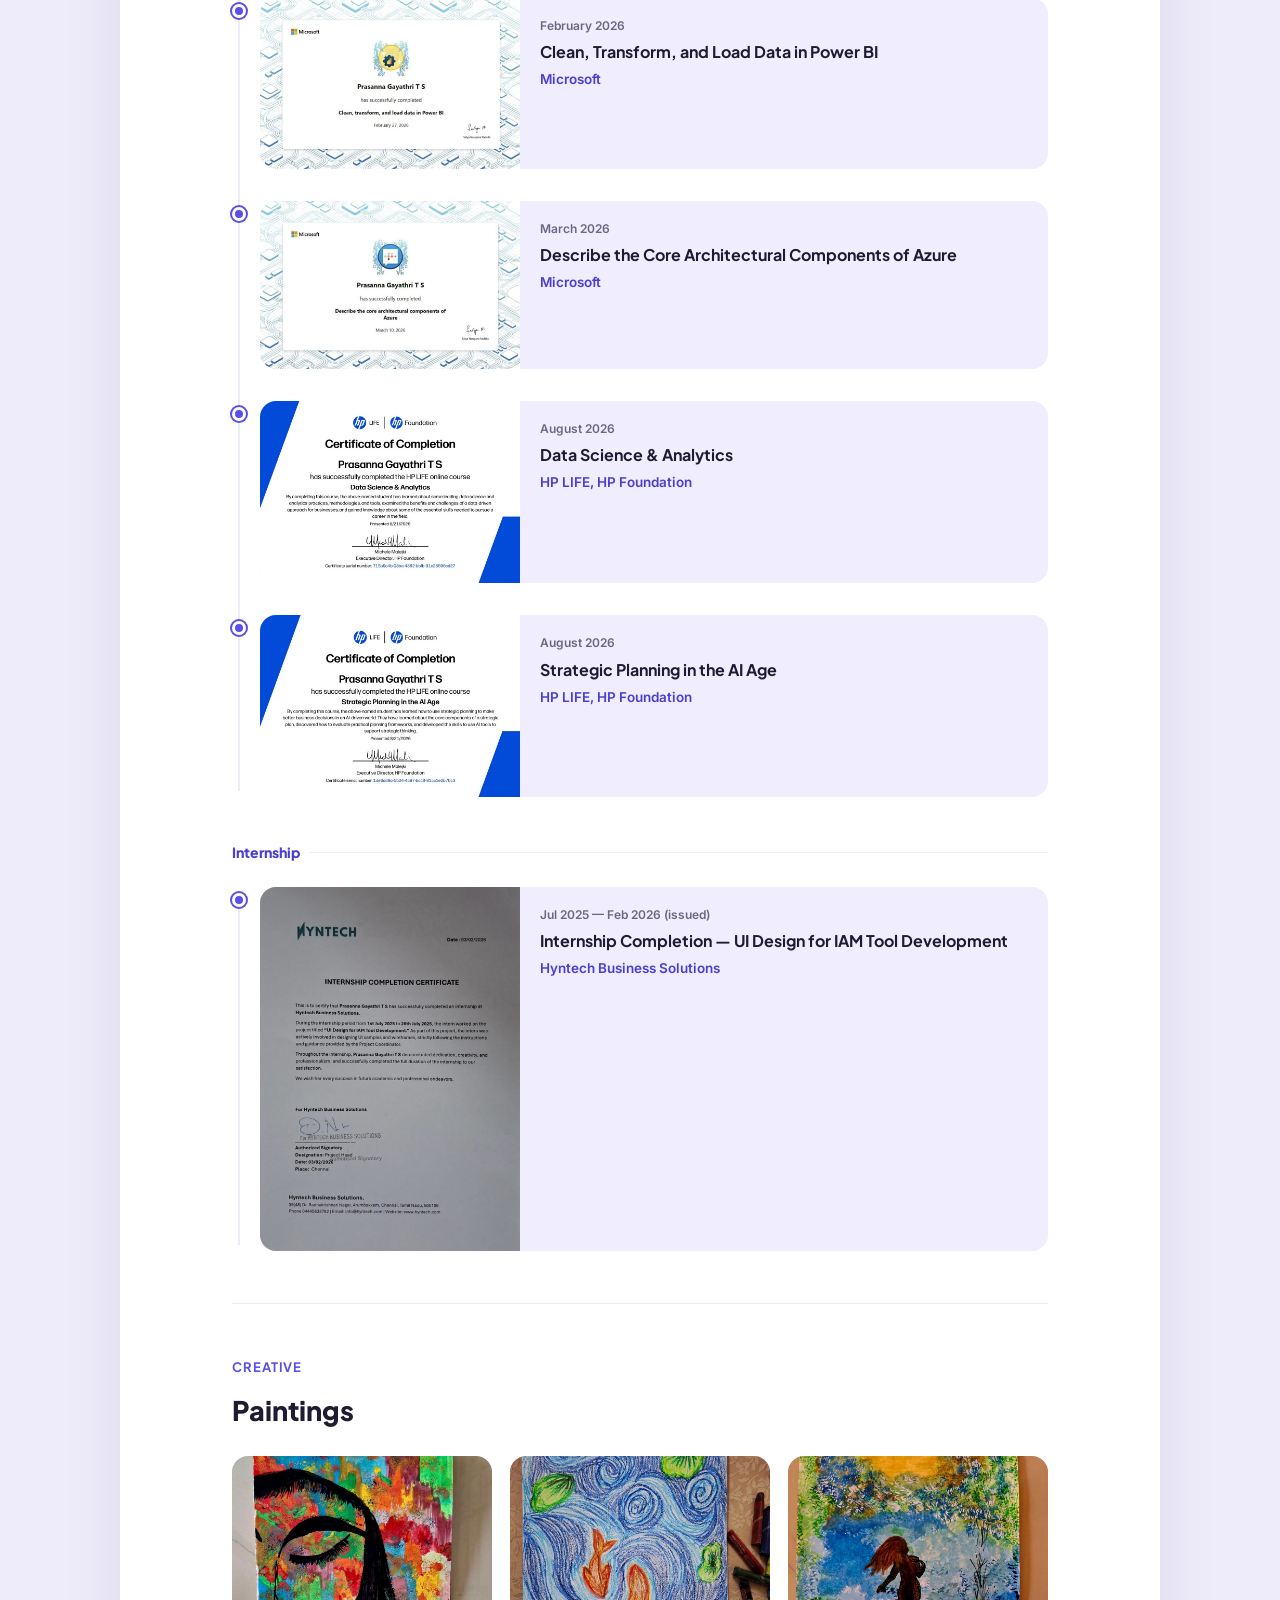
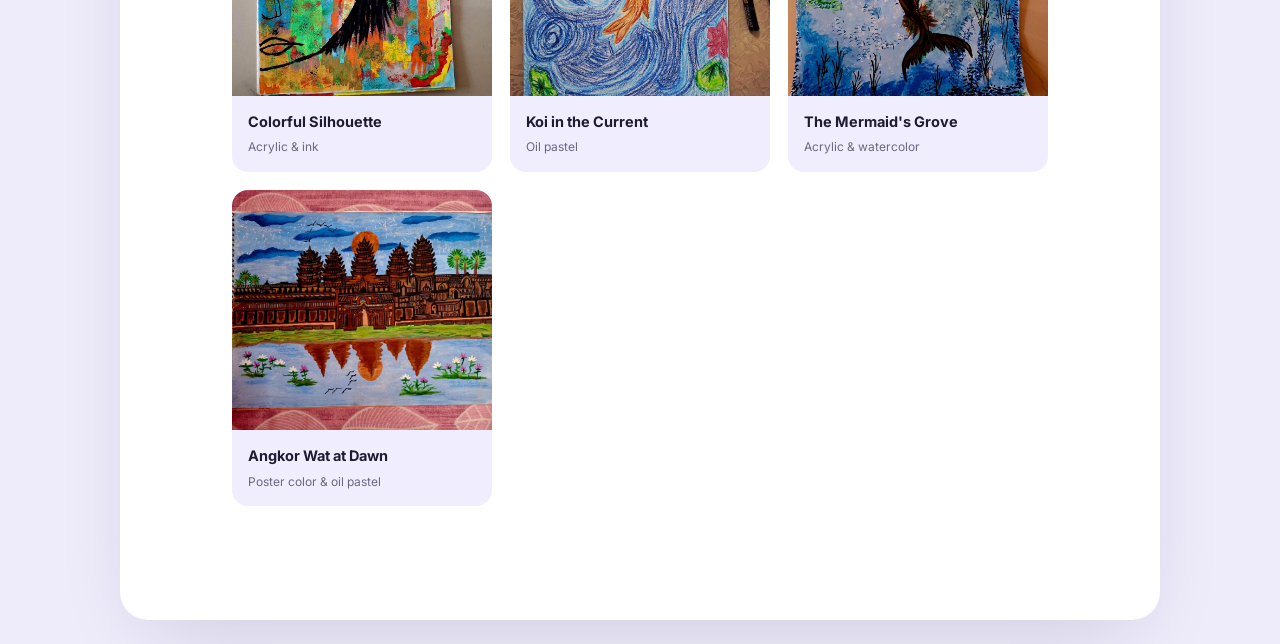
==== commit 29286fc5: "Add files via upload" ====
--- a/achievements.html
+++ b/achievements.html
@@ -250,33 +250,31 @@
       <h2>Paintings</h2>
       <div class="gallery">
         <div class="gallery-item">
-          <div class="gallery-placeholder">
-            <div class="icon">+</div>
-            <div class="txt">Add painting image</div>
-          </div>
-          <div class="gallery-caption">
-            <div class="cname">Painting title</div>
-            <div class="cmeta">Medium · year</div>
-          </div>
-        </div>
-        <div class="gallery-item">
-          <div class="gallery-placeholder">
-            <div class="icon">+</div>
-            <div class="txt">Add painting image</div>
-          </div>
-          <div class="gallery-caption">
-            <div class="cname">Painting title</div>
-            <div class="cmeta">Medium · year</div>
-          </div>
-        </div>
-        <div class="gallery-item">
-          <div class="gallery-placeholder">
-            <div class="icon">+</div>
-            <div class="txt">Add painting image</div>
-          </div>
-          <div class="gallery-caption">
-            <div class="cname">Painting title</div>
-            <div class="cmeta">Medium · year</div>
+          <img src="assets/paintings/colorful-silhouette.jpg" alt="Abstract colorful portrait silhouette painting">
+          <div class="gallery-caption">
+            <div class="cname">Colorful Silhouette</div>
+            <div class="cmeta">Acrylic &amp; ink</div>
+          </div>
+        </div>
+        <div class="gallery-item">
+          <img src="assets/paintings/koi-in-the-current.jpg" alt="Koi fish swirl pattern painting">
+          <div class="gallery-caption">
+            <div class="cname">Koi in the Current</div>
+            <div class="cmeta">Oil pastel</div>
+          </div>
+        </div>
+        <div class="gallery-item">
+          <img src="assets/paintings/mermaids-grove.jpg" alt="Mermaid underwater scene painting">
+          <div class="gallery-caption">
+            <div class="cname">The Mermaid's Grove</div>
+            <div class="cmeta">Acrylic &amp; watercolor</div>
+          </div>
+        </div>
+        <div class="gallery-item">
+          <img src="assets/paintings/angkor-wat-at-dawn.jpg" alt="Angkor Wat temple reflection painting">
+          <div class="gallery-caption">
+            <div class="cname">Angkor Wat at Dawn</div>
+            <div class="cmeta">Poster color &amp; oil pastel</div>
           </div>
         </div>
       </div>
@@ -288,5 +286,6 @@
 <footer class="site"></footer>
 
 </div>
+<script src="assets/script.js"></script>
 </body>
 </html>
--- a/style.css
+++ b/style.css
@@ -204,4 +204,54 @@
   .tl-card img{width:100%;height:180px;}
   .pills a span.full{display:none;}
 }
-@media (prefers-reduced-motion: reduce){ html{scroll-behavior:auto;} }
+/* ---------- MOTION ---------- */
+.reveal{opacity:0;transform:translateY(18px);transition:opacity .7s cubic-bezier(.2,.7,.3,1), transform .7s cubic-bezier(.2,.7,.3,1);}
+.reveal.visible{opacity:1;transform:none;}
+
+.blob{
+  position:absolute;border-radius:50%;filter:blur(40px);opacity:0.55;z-index:0;
+  animation:float 9s ease-in-out infinite;
+}
+@keyframes float{
+  0%,100%{transform:translate(0,0) scale(1);}
+  50%{transform:translate(10px,-14px) scale(1.06);}
+}
+.hero{position:relative;z-index:1;}
+
+.avatar-ring{animation:pop-in .6s cubic-bezier(.2,.8,.3,1.2) both;}
+@keyframes pop-in{
+  0%{transform:scale(0.7);opacity:0;}
+  100%{transform:scale(1);opacity:1;}
+}
+.hero-text > *{animation:slide-in .6s ease both;}
+.hero-text .eyebrow-line{animation-delay:0s;}
+.hero-text .eyebrow{animation-delay:.05s;}
+.hero-text h1{animation-delay:.1s;}
+.hero-text .lede{animation-delay:.18s;}
+.hero-text .hero-cta{animation-delay:.26s;}
+@keyframes slide-in{
+  0%{opacity:0;transform:translateX(-16px);}
+  100%{opacity:1;transform:translateX(0);}
+}
+
+.tl-dot{animation:pulse-dot 2.4s ease-in-out infinite;}
+@keyframes pulse-dot{
+  0%,100%{box-shadow:0 0 0 2px var(--violet);}
+  50%{box-shadow:0 0 0 5px rgba(91,79,232,0.25);}
+}
+
+.project,.cert-mini,.club-card,.tl-card,.gallery-item,.contact-card,.skill-card,.signal{
+  transition:transform .2s ease, box-shadow .2s ease;
+}
+.project:hover,.cert-mini:hover,.club-card:hover,.tl-card:hover,.gallery-item:hover{
+  transform:translateY(-4px);box-shadow:0 14px 30px -14px rgba(30,27,51,0.22);
+}
+.pills a{transition:all .2s ease;}
+.btn{transition:all .2s ease, transform .15s ease;}
+.btn:active{transform:scale(0.97);}
+
+@media (prefers-reduced-motion: reduce){
+  html{scroll-behavior:auto;}
+  .reveal{opacity:1;transform:none;transition:none;}
+  .blob,.avatar-ring,.hero-text > *,.tl-dot{animation:none;}
+}
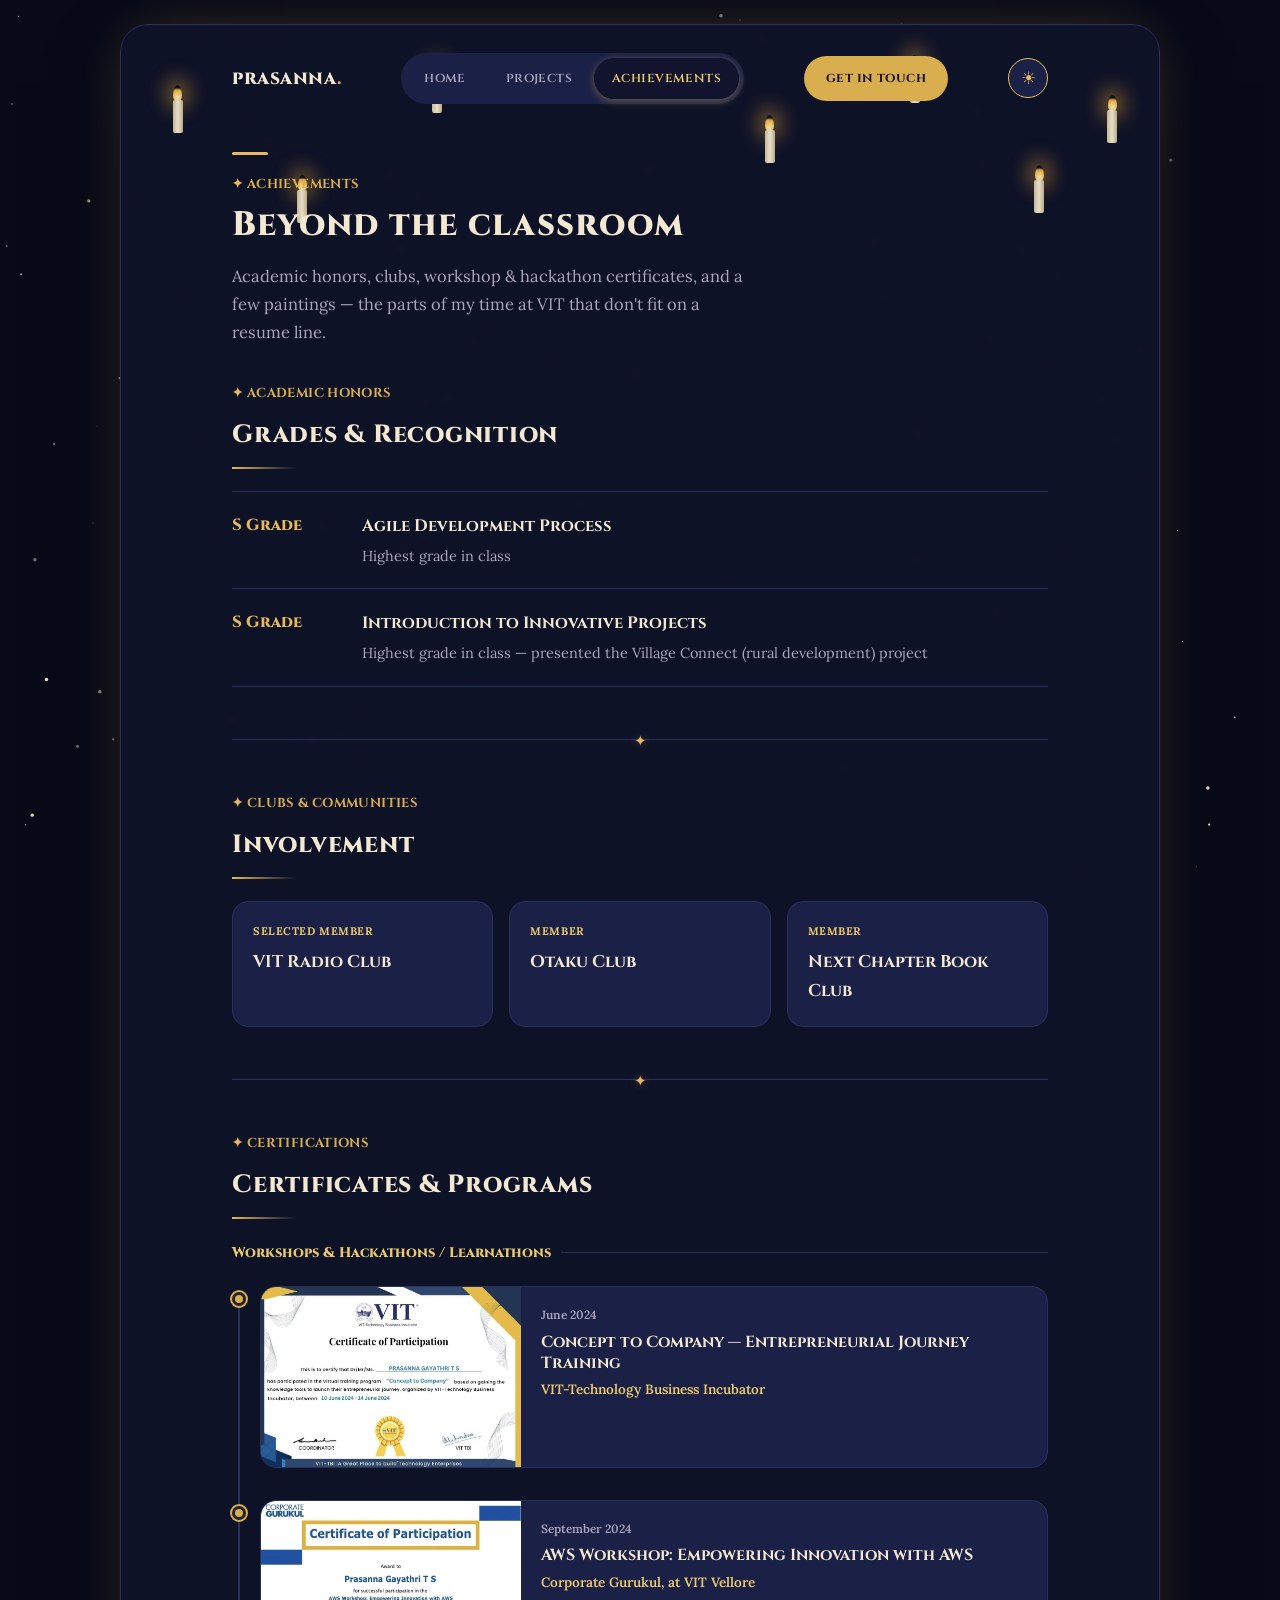
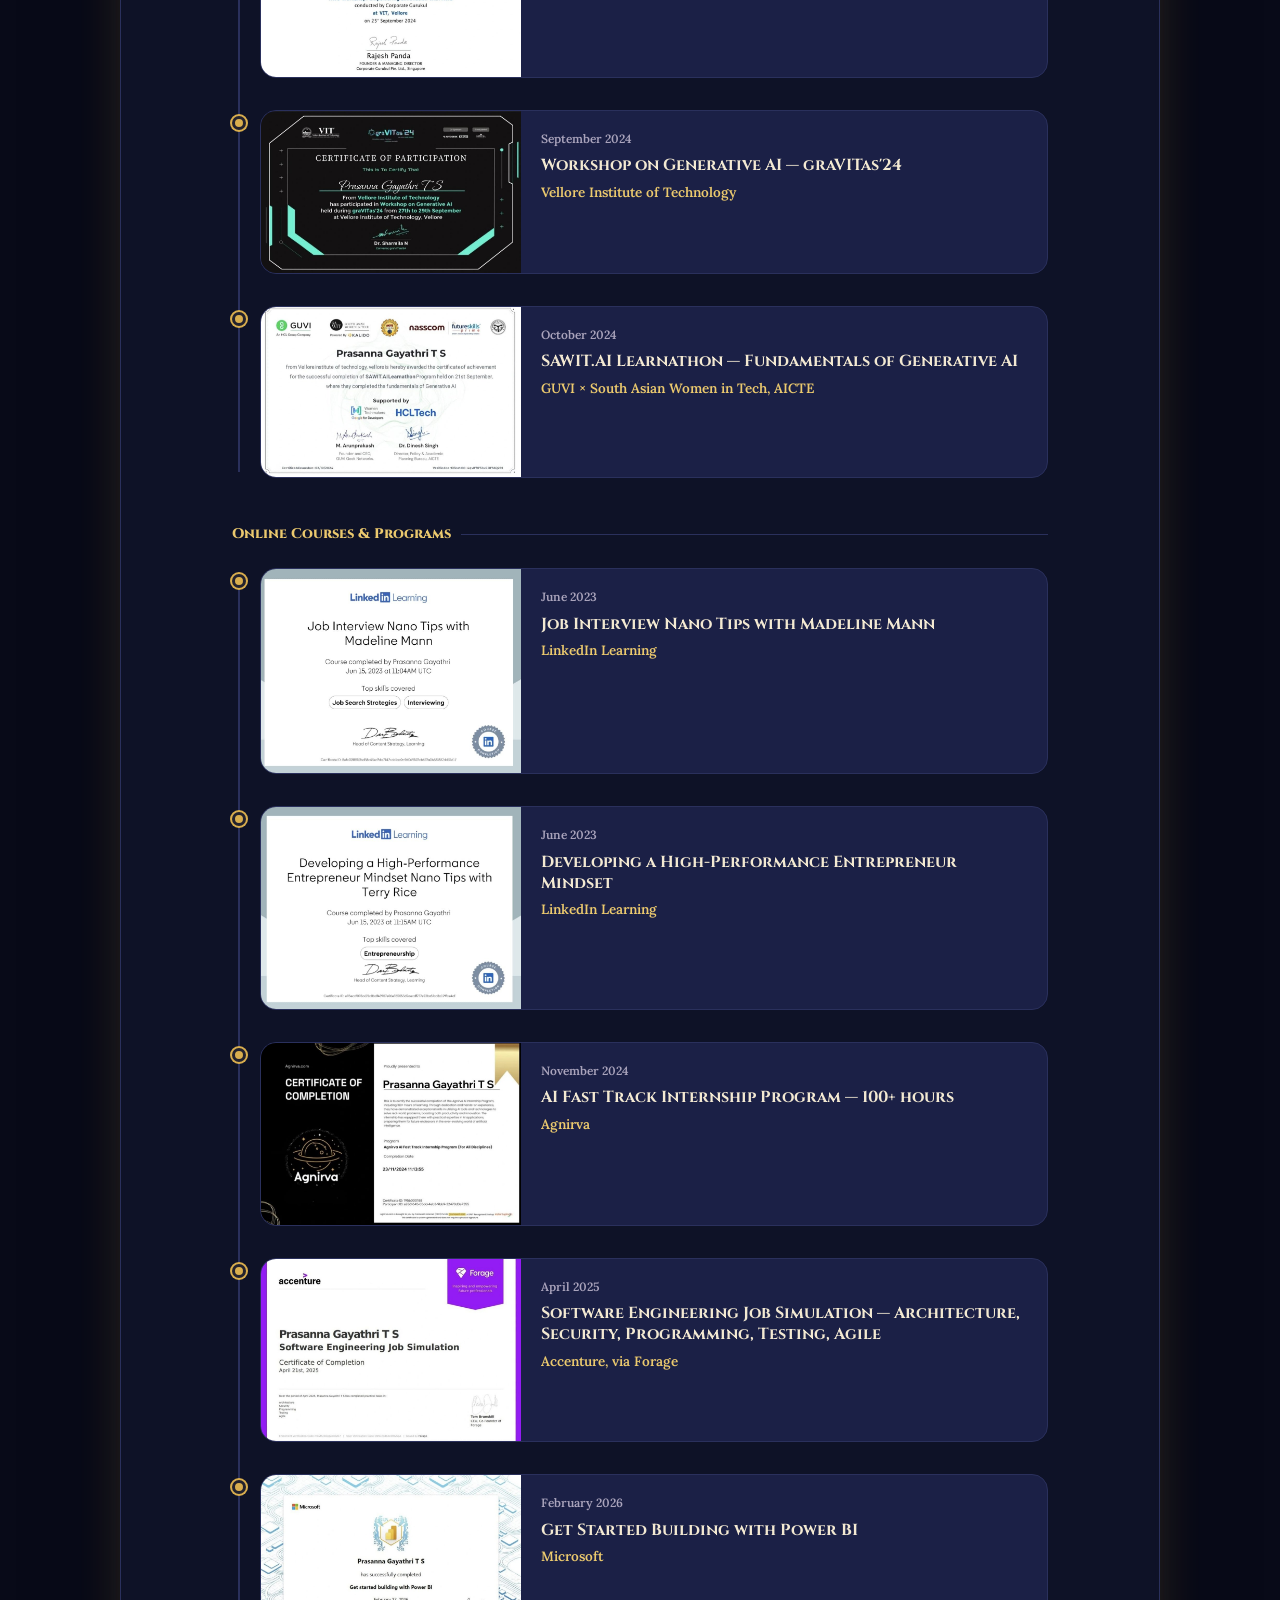
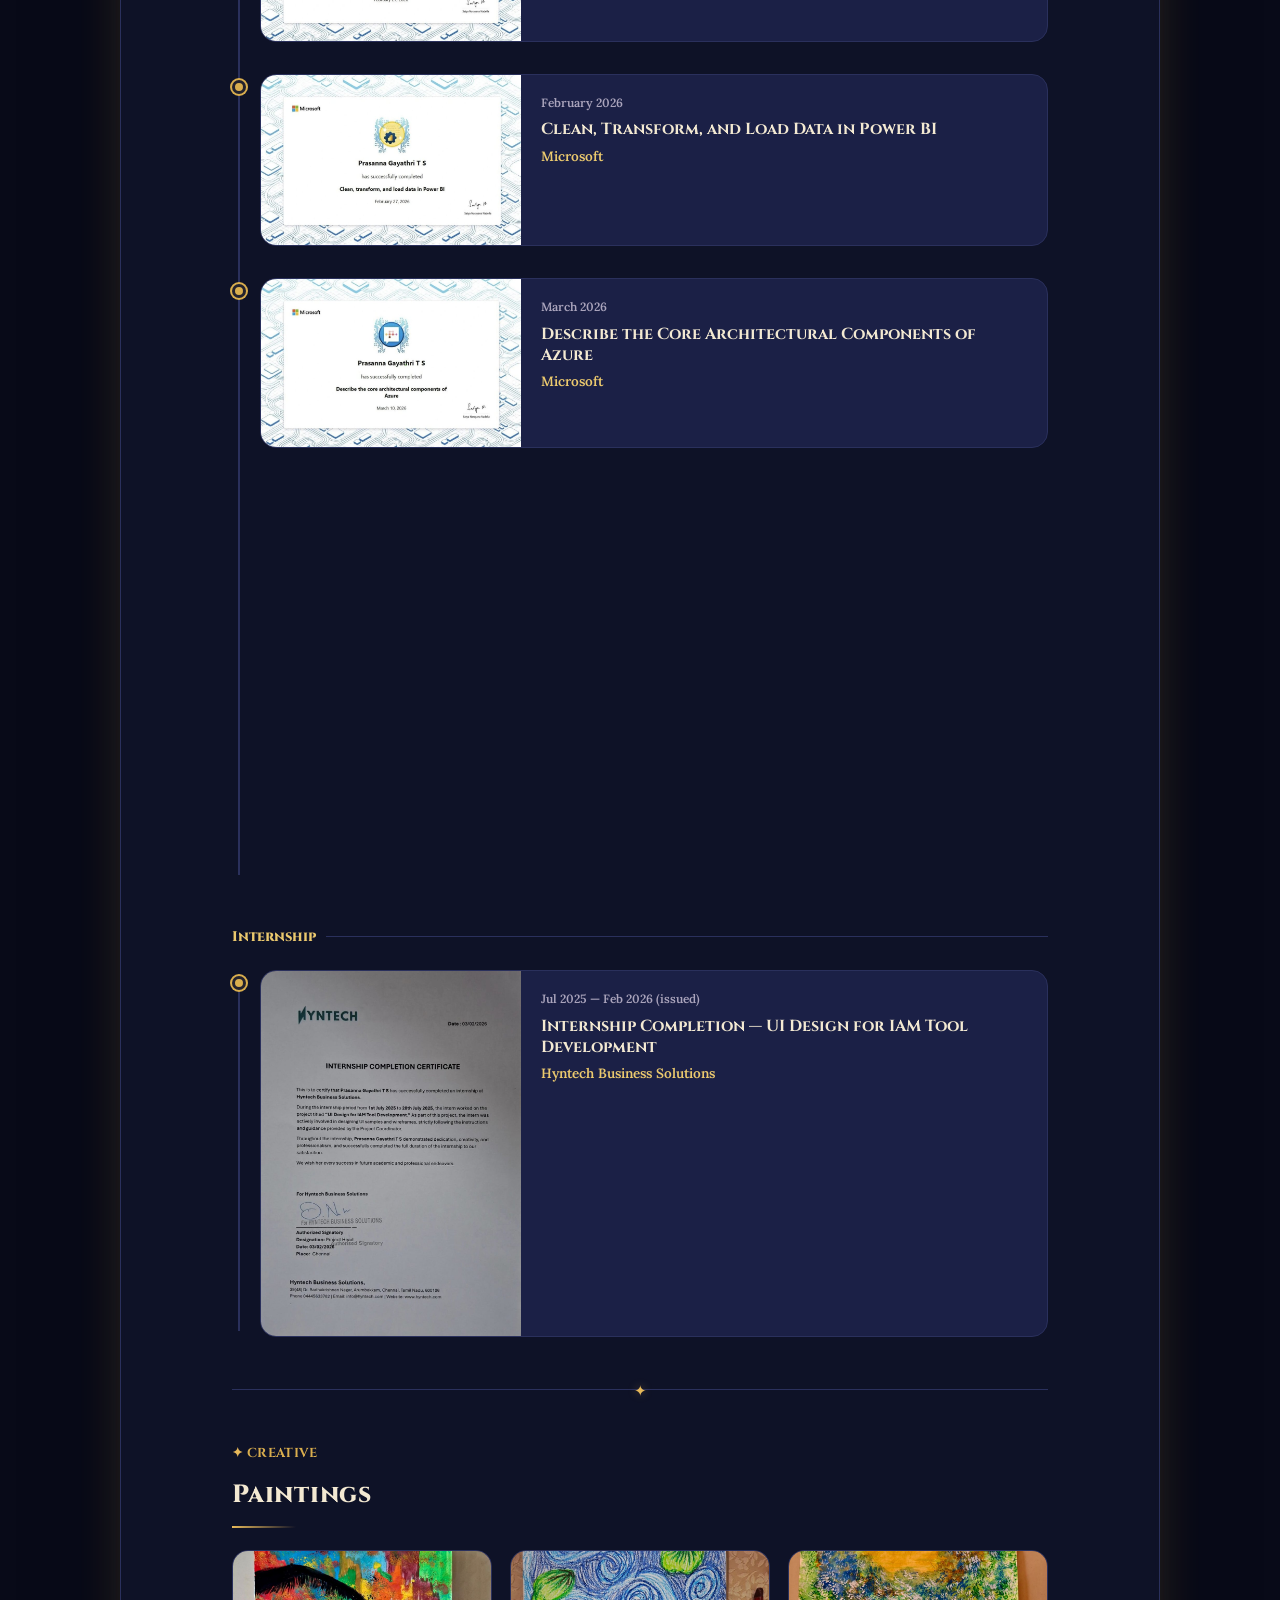
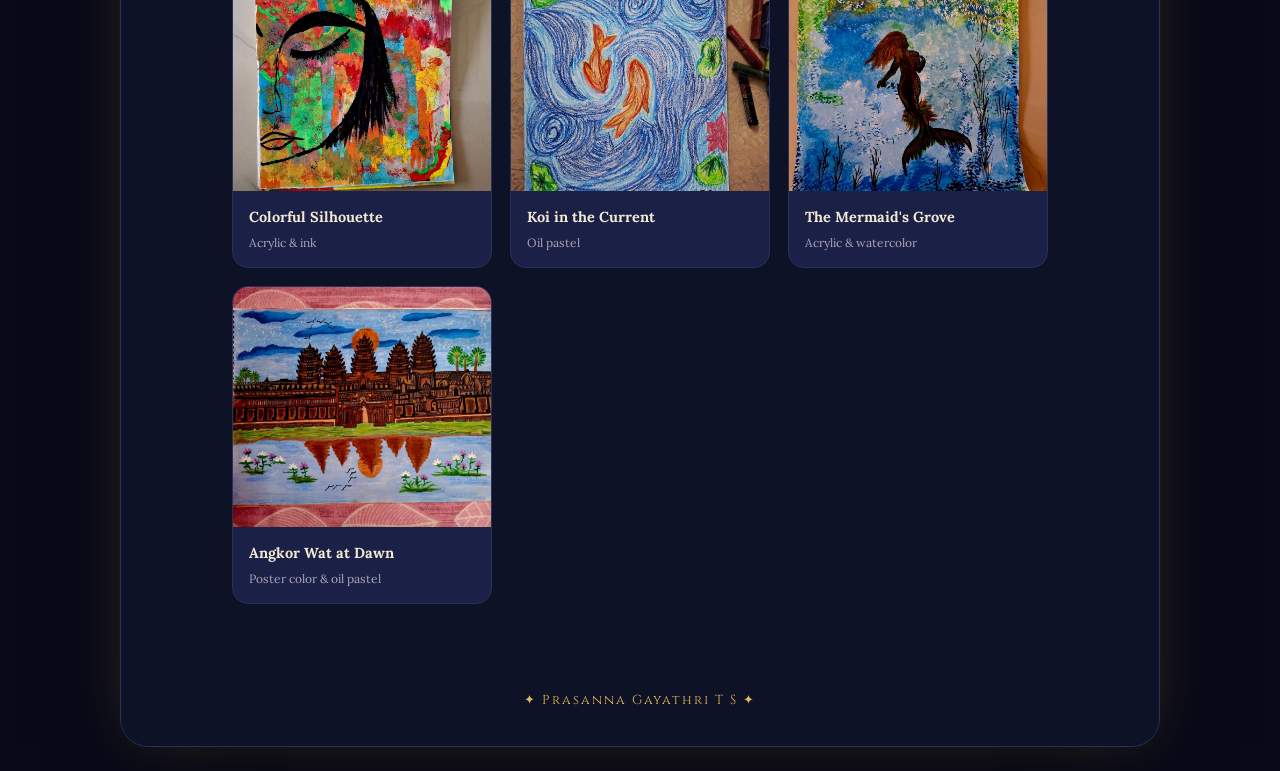
==== commit ef970e51: "Add files via upload" ====
--- a/achievements.html
+++ b/achievements.html
@@ -4,6 +4,7 @@
 <meta charset="UTF-8">
 <meta name="viewport" content="width=device-width, initial-scale=1.0">
 <title>Achievements — Prasanna Gayathri T S</title>
+<script>(function(){var t=null;try{t=localStorage.getItem("theme")}catch(e){}document.documentElement.setAttribute("data-theme",t||"dark")})();</script>
 <link rel="stylesheet" href="style.css">
 </head>
 <body>
@@ -19,6 +20,7 @@
         <a href="achievements.html" class="current">achievements</a>
       </nav>
       <a class="nav-cta" href="index.html#contact">get in touch</a>
+      <button class="theme-toggle" id="themeToggle" aria-label="Toggle light and dark theme" title="Toggle theme"></button>
     </div>
   </div>
 </header>
@@ -78,7 +80,7 @@
           <div class="tl-item">
             <div class="tl-dot"></div>
             <div class="tl-card">
-              <img src="assets/certs/vit-tbi-concept-to-company.jpg" alt="VIT-TBI Concept to Company certificate">
+              <img class="zoomable" src="assets/certs/vit-tbi-concept-to-company.jpg" alt="VIT-TBI Concept to Company certificate">
               <div class="tl-body">
                 <div class="tl-date">June 2024</div>
                 <div class="tl-name">Concept to Company — Entrepreneurial Journey Training</div>
@@ -89,7 +91,7 @@
           <div class="tl-item">
             <div class="tl-dot"></div>
             <div class="tl-card">
-              <img src="assets/certs/corporate-gurukul-aws-workshop.jpg" alt="AWS Workshop certificate">
+              <img class="zoomable" src="assets/certs/corporate-gurukul-aws-workshop.jpg" alt="AWS Workshop certificate">
               <div class="tl-body">
                 <div class="tl-date">September 2024</div>
                 <div class="tl-name">AWS Workshop: Empowering Innovation with AWS</div>
@@ -100,7 +102,7 @@
           <div class="tl-item">
             <div class="tl-dot"></div>
             <div class="tl-card">
-              <img src="assets/certs/gravitas-genai-workshop.jpg" alt="graVITas Generative AI workshop certificate">
+              <img class="zoomable" src="assets/certs/gravitas-genai-workshop.jpg" alt="graVITas Generative AI workshop certificate">
               <div class="tl-body">
                 <div class="tl-date">September 2024</div>
                 <div class="tl-name">Workshop on Generative AI — graVITas'24</div>
@@ -111,7 +113,7 @@
           <div class="tl-item">
             <div class="tl-dot"></div>
             <div class="tl-card">
-              <img src="assets/certs/guvi-sawit-ai-learnathon.jpg" alt="GUVI SAWIT AI Learnathon certificate">
+              <img class="zoomable" src="assets/certs/guvi-sawit-ai-learnathon.jpg" alt="GUVI SAWIT AI Learnathon certificate">
               <div class="tl-body">
                 <div class="tl-date">October 2024</div>
                 <div class="tl-name">SAWIT.AI Learnathon — Fundamentals of Generative AI</div>
@@ -128,7 +130,7 @@
           <div class="tl-item">
             <div class="tl-dot"></div>
             <div class="tl-card">
-              <img src="assets/certs/linkedin-job-interview.jpg" alt="LinkedIn Learning Job Interview Nano Tips certificate">
+              <img class="zoomable" src="assets/certs/linkedin-job-interview.jpg" alt="LinkedIn Learning Job Interview Nano Tips certificate">
               <div class="tl-body">
                 <div class="tl-date">June 2023</div>
                 <div class="tl-name">Job Interview Nano Tips with Madeline Mann</div>
@@ -139,7 +141,7 @@
           <div class="tl-item">
             <div class="tl-dot"></div>
             <div class="tl-card">
-              <img src="assets/certs/linkedin-entrepreneur-mindset.jpg" alt="LinkedIn Learning Entrepreneur Mindset certificate">
+              <img class="zoomable" src="assets/certs/linkedin-entrepreneur-mindset.jpg" alt="LinkedIn Learning Entrepreneur Mindset certificate">
               <div class="tl-body">
                 <div class="tl-date">June 2023</div>
                 <div class="tl-name">Developing a High-Performance Entrepreneur Mindset</div>
@@ -150,7 +152,7 @@
           <div class="tl-item">
             <div class="tl-dot"></div>
             <div class="tl-card">
-              <img src="assets/certs/agnirva-ai-internship.jpg" alt="Agnirva AI Fast Track Internship certificate">
+              <img class="zoomable" src="assets/certs/agnirva-ai-internship.jpg" alt="Agnirva AI Fast Track Internship certificate">
               <div class="tl-body">
                 <div class="tl-date">November 2024</div>
                 <div class="tl-name">AI Fast Track Internship Program — 100+ hours</div>
@@ -161,7 +163,7 @@
           <div class="tl-item">
             <div class="tl-dot"></div>
             <div class="tl-card">
-              <img src="assets/certs/accenture-forage-swe-simulation.jpg" alt="Accenture Software Engineering Job Simulation certificate">
+              <img class="zoomable" src="assets/certs/accenture-forage-swe-simulation.jpg" alt="Accenture Software Engineering Job Simulation certificate">
               <div class="tl-body">
                 <div class="tl-date">April 2025</div>
                 <div class="tl-name">Software Engineering Job Simulation — Architecture, Security, Programming, Testing, Agile</div>
@@ -172,7 +174,7 @@
           <div class="tl-item">
             <div class="tl-dot"></div>
             <div class="tl-card">
-              <img src="assets/certs/microsoft-powerbi-get-started.jpg" alt="Microsoft Power BI Get Started certificate">
+              <img class="zoomable" src="assets/certs/microsoft-powerbi-get-started.jpg" alt="Microsoft Power BI Get Started certificate">
               <div class="tl-body">
                 <div class="tl-date">February 2026</div>
                 <div class="tl-name">Get Started Building with Power BI</div>
@@ -183,7 +185,7 @@
           <div class="tl-item">
             <div class="tl-dot"></div>
             <div class="tl-card">
-              <img src="assets/certs/microsoft-powerbi-clean-transform.jpg" alt="Microsoft Power BI Clean Transform Load certificate">
+              <img class="zoomable" src="assets/certs/microsoft-powerbi-clean-transform.jpg" alt="Microsoft Power BI Clean Transform Load certificate">
               <div class="tl-body">
                 <div class="tl-date">February 2026</div>
                 <div class="tl-name">Clean, Transform, and Load Data in Power BI</div>
@@ -194,7 +196,7 @@
           <div class="tl-item">
             <div class="tl-dot"></div>
             <div class="tl-card">
-              <img src="assets/certs/microsoft-azure-architecture.jpg" alt="Microsoft Azure Architecture certificate">
+              <img class="zoomable" src="assets/certs/microsoft-azure-architecture.jpg" alt="Microsoft Azure Architecture certificate">
               <div class="tl-body">
                 <div class="tl-date">March 2026</div>
                 <div class="tl-name">Describe the Core Architectural Components of Azure</div>
@@ -205,7 +207,7 @@
           <div class="tl-item">
             <div class="tl-dot"></div>
             <div class="tl-card">
-              <img src="assets/certs/hp-data-science-analytics.jpg" alt="HP LIFE Data Science and Analytics certificate">
+              <img class="zoomable" src="assets/certs/hp-data-science-analytics.jpg" alt="HP LIFE Data Science and Analytics certificate">
               <div class="tl-body">
                 <div class="tl-date">August 2026</div>
                 <div class="tl-name">Data Science &amp; Analytics</div>
@@ -216,7 +218,7 @@
           <div class="tl-item">
             <div class="tl-dot"></div>
             <div class="tl-card">
-              <img src="assets/certs/hp-strategic-planning-ai.jpg" alt="HP LIFE Strategic Planning in the AI Age certificate">
+              <img class="zoomable" src="assets/certs/hp-strategic-planning-ai.jpg" alt="HP LIFE Strategic Planning in the AI Age certificate">
               <div class="tl-body">
                 <div class="tl-date">August 2026</div>
                 <div class="tl-name">Strategic Planning in the AI Age</div>
@@ -233,7 +235,7 @@
           <div class="tl-item">
             <div class="tl-dot"></div>
             <div class="tl-card">
-              <img src="assets/certs/hyntech-internship-completion.jpg" alt="Hyntech Business Solutions Internship Completion certificate">
+              <img class="zoomable" src="assets/certs/hyntech-internship-completion.jpg" alt="Hyntech Business Solutions Internship Completion certificate">
               <div class="tl-body">
                 <div class="tl-date">Jul 2025 — Feb 2026 (issued)</div>
                 <div class="tl-name">Internship Completion — UI Design for IAM Tool Development</div>
@@ -250,28 +252,28 @@
       <h2>Paintings</h2>
       <div class="gallery">
         <div class="gallery-item">
-          <img src="assets/paintings/colorful-silhouette.jpg" alt="Abstract colorful portrait silhouette painting">
+          <img class="zoomable" src="assets/paintings/colorful-silhouette.jpg" alt="Abstract colorful portrait silhouette painting">
           <div class="gallery-caption">
             <div class="cname">Colorful Silhouette</div>
             <div class="cmeta">Acrylic &amp; ink</div>
           </div>
         </div>
         <div class="gallery-item">
-          <img src="assets/paintings/koi-in-the-current.jpg" alt="Koi fish swirl pattern painting">
+          <img class="zoomable" src="assets/paintings/koi-in-the-current.jpg" alt="Koi fish swirl pattern painting">
           <div class="gallery-caption">
             <div class="cname">Koi in the Current</div>
             <div class="cmeta">Oil pastel</div>
           </div>
         </div>
         <div class="gallery-item">
-          <img src="assets/paintings/mermaids-grove.jpg" alt="Mermaid underwater scene painting">
+          <img class="zoomable" src="assets/paintings/mermaids-grove.jpg" alt="Mermaid underwater scene painting">
           <div class="gallery-caption">
             <div class="cname">The Mermaid's Grove</div>
             <div class="cmeta">Acrylic &amp; watercolor</div>
           </div>
         </div>
         <div class="gallery-item">
-          <img src="assets/paintings/angkor-wat-at-dawn.jpg" alt="Angkor Wat temple reflection painting">
+          <img class="zoomable" src="assets/paintings/angkor-wat-at-dawn.jpg" alt="Angkor Wat temple reflection painting">
           <div class="gallery-caption">
             <div class="cname">Angkor Wat at Dawn</div>
             <div class="cmeta">Poster color &amp; oil pastel</div>
--- a/style.css
+++ b/style.css
@@ -1,35 +1,22 @@
-@import url('https://fonts.googleapis.com/css2?family=Plus+Jakarta+Sans:wght@500;600;700;800&family=Inter:wght@400;500;600&display=swap');
-
-:root{
-  --outer:#EEEBFB;
-  --card:#FFFFFF;
-  --ink:#1E1B33;
-  --ink-dim:#6C6884;
-  --violet:#5B4FE8;
-  --violet-deep:#4A3FD1;
-  --violet-soft:#EFEDFE;
-  --coral:#FF7A6E;
-  --teal:#1FA391;
-  --line:#EDEBF7;
-  --heading:'Plus Jakarta Sans', sans-serif;
-  --sans:'Inter', sans-serif;
-}
+@import url('https://fonts.googleapis.com/css2?family=Cinzel:wght@500;600;700;800&family=Lora:wght@400;500;600&display=swap');
+:root{--outer:#E6D7B8;--card:rgba(251,244,228,.93);--ink:#2B1D14;--ink-dim:#6B5A48;--violet:#7B2332;--violet-deep:#5E1621;--violet-soft:#F1E3C6;--coral:#B8862B;--teal:#2F6B5A;--line:#D9C59B;--on-accent:#fff;--hover:#EAD8B2;--glow:rgba(184,134,43,.35);--shadow:rgba(60,35,10,.25);--heading:'Cinzel',Georgia,serif;--sans:'Lora',Georgia,serif;}
+:root[data-theme="dark"]{--outer:#080A18;--card:rgba(16,19,42,.9);--ink:#F3E9D2;--ink-dim:#AAA4BC;--violet:#D9AE4E;--violet-deep:#EBC96E;--violet-soft:#1B2046;--coral:#E7B95A;--teal:#5FC4A8;--line:#2A305C;--on-accent:#1a1325;--hover:#252B5A;--glow:rgba(231,185,90,.4);--shadow:rgba(0,0,0,.6);}
 *{margin:0;padding:0;box-sizing:border-box;}
 html{scroll-behavior:smooth;}
 body{
   background:var(--outer);
   color:var(--ink);
   font-family:var(--sans);
-  font-size:17px;
+  font-size:16.5px;
   line-height:1.7;
   -webkit-font-smoothing:antialiased;
   padding:24px;
 }
 a{color:inherit;text-decoration:none;}
-::selection{background:var(--violet);color:#fff;}
+::selection{background:var(--violet);color:var(--on-accent);}
 img{max-width:100%;display:block;}
 
-.page{max-width:1040px;margin:0 auto;background:var(--card);border-radius:28px;box-shadow:0 30px 80px -30px rgba(30,27,51,0.18);overflow:hidden;}
+.page{max-width:1040px;margin:0 auto;background:var(--card);border-radius:28px;box-shadow:0 30px 80px -30px var(--shadow);overflow:hidden;}
 .wrap{max-width:880px;margin:0 auto;padding:0 32px;}
 
 /* ---------- NAV ---------- */
@@ -43,9 +30,9 @@
   padding:9px 18px;border-radius:999px;transition:all .15s ease;
 }
 .pills a:hover{color:var(--ink);}
-.pills a.current{background:var(--card);color:var(--violet-deep);box-shadow:0 2px 8px rgba(91,79,232,0.15);}
+.pills a.current{background:var(--card);color:var(--violet-deep);box-shadow:0 2px 8px var(--glow);}
 .nav-cta{
-  font-family:var(--heading);font-weight:700;font-size:13.5px;color:#fff;
+  font-family:var(--heading);font-weight:700;font-size:13.5px;color:var(--on-accent);
   background:var(--violet);padding:11px 22px;border-radius:999px;white-space:nowrap;
   transition:background .15s ease;
 }
@@ -81,10 +68,10 @@
   font-family:var(--heading);font-size:14px;font-weight:700;padding:13px 24px;border-radius:12px;
   transition:all .15s ease;
 }
-.btn.primary{background:var(--violet);color:#fff;}
+.btn.primary{background:var(--violet);color:var(--on-accent);}
 .btn.primary:hover{background:var(--violet-deep);}
 .btn.ghost{background:var(--violet-soft);color:var(--violet-deep);}
-.btn.ghost:hover{background:#e3dffb;}
+.btn.ghost:hover{background:var(--hover);}
 
 /* ---------- SIGNAL STRIP ---------- */
 .signal-strip{display:flex;gap:14px;margin-top:44px;flex-wrap:wrap;}
@@ -136,7 +123,7 @@
 /* ---------- CONTACT ---------- */
 .contact-grid{display:grid;grid-template-columns:1fr 1fr;gap:14px;margin-top:30px;max-width:520px;}
 .contact-card{border-radius:14px;padding:18px;background:var(--violet-soft);transition:background .15s ease;}
-.contact-card:hover{background:#e3dffb;}
+.contact-card:hover{background:var(--hover);}
 .contact-card .k{font-size:11.5px;color:var(--ink-dim);text-transform:uppercase;letter-spacing:0.05em;font-weight:600;}
 .contact-card .v{margin-top:6px;font-size:14.5px;font-weight:700;color:var(--violet-deep);word-break:break-word;}
 
@@ -237,21 +224,89 @@
 .tl-dot{animation:pulse-dot 2.4s ease-in-out infinite;}
 @keyframes pulse-dot{
   0%,100%{box-shadow:0 0 0 2px var(--violet);}
-  50%{box-shadow:0 0 0 5px rgba(91,79,232,0.25);}
+  50%{box-shadow:0 0 0 5px var(--glow);}
 }
 
 .project,.cert-mini,.club-card,.tl-card,.gallery-item,.contact-card,.skill-card,.signal{
   transition:transform .2s ease, box-shadow .2s ease;
 }
 .project:hover,.cert-mini:hover,.club-card:hover,.tl-card:hover,.gallery-item:hover{
-  transform:translateY(-4px);box-shadow:0 14px 30px -14px rgba(30,27,51,0.22);
+  transform:translateY(-4px);box-shadow:0 14px 30px -14px var(--shadow);
 }
 .pills a{transition:all .2s ease;}
 .btn{transition:all .2s ease, transform .15s ease;}
 .btn:active{transform:scale(0.97);}
 
-@media (prefers-reduced-motion: reduce){
-  html{scroll-behavior:auto;}
-  .reveal{opacity:1;transform:none;transition:none;}
-  .blob,.avatar-ring,.hero-text > *,.tl-dot{animation:none;}
-}
+/* ---------- LIGHTBOX ---------- */
+img.zoomable{cursor:zoom-in;}
+.lightbox-overlay{
+  position:fixed;inset:0;background:rgba(20,17,35,0.9);
+  display:flex;align-items:center;justify-content:center;
+  z-index:999;opacity:0;pointer-events:none;transition:opacity .2s ease;padding:40px;
+}
+.lightbox-overlay.open{opacity:1;pointer-events:auto;}
+.lightbox-overlay img{max-width:90vw;max-height:88vh;border-radius:12px;box-shadow:0 30px 80px rgba(0,0,0,.5);cursor:zoom-out;}
+.lightbox-close{
+  position:absolute;top:22px;right:26px;color:#fff;font-family:var(--heading);
+  font-size:14px;font-weight:700;background:rgba(255,255,255,0.14);
+  padding:9px 16px;border-radius:999px;cursor:pointer;
+}
+
+/* ---------- PROJECT ICON ---------- */
+.project-row{display:flex;gap:20px;align-items:flex-start;}
+.project-icon{
+  width:64px;height:64px;border-radius:16px;background:var(--card);
+  display:flex;align-items:center;justify-content:center;flex:none;
+  box-shadow:inset 0 0 0 1px var(--line);
+}
+.project-content{flex:1;min-width:0;}
+
+@media (max-width:520px){
+  .project-icon{width:52px;height:52px;}
+  .project-icon svg{width:30px;height:30px;}
+}
+
+/* ---------- FANTASY THEME ---------- */
+body{transition:background .5s ease,color .5s ease;}
+#sky{position:fixed;inset:0;width:100%;height:100%;z-index:0;pointer-events:none;}
+.page{position:relative;z-index:1;backdrop-filter:blur(3px);border:1px solid var(--line);box-shadow:0 30px 90px -30px var(--shadow),0 0 60px -20px var(--glow);animation:fade-up .9s ease both;transition:background .5s ease;}
+@keyframes fade-up{from{opacity:0;transform:translateY(20px);}to{opacity:1;transform:none;}}
+header.site,main,footer.site{position:relative;z-index:1;}
+h1,h2,h3,.brand,.eyebrow,.btn,.nav-cta,.pills a{letter-spacing:.03em;}
+h1{font-size:36px;}
+h2{font-size:25px;}
+h2::after{content:"";display:block;width:64px;height:2px;margin-top:10px;background:linear-gradient(90deg,var(--coral),transparent);}
+.eyebrow::before{content:"\2726  ";color:var(--coral);}
+h1 .accent{background:linear-gradient(100deg,var(--violet),var(--coral),var(--violet-deep),var(--coral));background-size:250% 100%;-webkit-background-clip:text;background-clip:text;-webkit-text-fill-color:transparent;animation:shimmer 6s linear infinite;}
+@keyframes shimmer{to{background-position:250% 0;}}
+.section{position:relative;}
+.section::after{content:"\2726";position:absolute;top:-.8em;left:50%;transform:translateX(-50%);background:transparent;padding:0 14px;color:var(--coral);font-size:15px;text-shadow:0 0 10px var(--glow);}
+.section[style*="border-top:none"]::after{display:none;}
+.signal,.skill-card,.project,.club-card,.contact-card,.cert-mini,.tl-card,.gallery-item{border:1px solid var(--line);}
+.project:hover,.cert-mini:hover,.club-card:hover,.tl-card:hover,.gallery-item:hover,.skill-card:hover,.signal:hover{box-shadow:0 14px 34px -14px var(--shadow),0 0 26px -8px var(--glow);border-color:var(--coral);}
+.btn.primary,.nav-cta{box-shadow:0 0 0 0 var(--glow);animation:glow-pulse 3s ease-in-out infinite;}
+@keyframes glow-pulse{50%{box-shadow:0 0 18px 2px var(--glow);}}
+.theme-toggle{font-size:17px;line-height:1;width:40px;height:40px;border-radius:50%;border:1px solid var(--coral);background:var(--violet-soft);color:var(--coral);cursor:pointer;transition:transform .4s ease,box-shadow .3s ease;}
+.theme-toggle:hover{transform:rotate(25deg) scale(1.1);box-shadow:0 0 16px var(--glow);}
+.navbar{gap:12px;}
+/* avatar with photo */
+.avatar-ring{width:210px;height:210px;background:none;}
+.avatar-ring::before{inset:0;background:conic-gradient(var(--coral),var(--violet),var(--teal),var(--coral));animation:spin 8s linear infinite;box-shadow:0 0 40px var(--glow);}
+@keyframes spin{to{transform:rotate(360deg);}}
+.avatar-ring img{position:absolute;inset:9px;width:calc(100% - 18px);height:calc(100% - 18px);border-radius:50%;object-fit:cover;object-position:center 25%;border:4px solid var(--card);z-index:1;}
+/* floating candles */
+.candle-layer{position:absolute;inset:0 0 auto 0;height:330px;pointer-events:none;overflow:hidden;z-index:0;}
+.candle{position:absolute;width:10px;height:48px;opacity:.9;animation:bob 5s ease-in-out infinite;}
+.candle .wax{position:absolute;top:15px;left:0;width:10px;height:33px;border-radius:2px;background:linear-gradient(90deg,#d9c9a3,#fff6dc,#cdbb92);}
+.candle .flame{position:absolute;top:0;left:50%;width:9px;height:17px;margin-left:-4.5px;border-radius:50% 50% 50% 50%/62% 62% 38% 38%;background:radial-gradient(circle at 50% 72%,#fff7c2,#ffb938 55%,transparent 74%);box-shadow:0 0 20px 7px rgba(255,185,56,.5);animation:flicker .2s ease-in-out infinite alternate;}
+@keyframes bob{50%{transform:translateY(-14px);}}
+@keyframes flicker{from{transform:scale(1,1);opacity:.9;}to{transform:scale(.88,1.1);opacity:1;}}
+@media (max-width:640px){.candle:nth-child(n+4){display:none;}}
+/* cursor sparkles */
+.spark{position:fixed;pointer-events:none;z-index:9999;color:var(--coral);text-shadow:0 0 8px var(--coral);transform:translate(-50%,-50%);animation:spark .9s ease-out forwards;}
+@keyframes spark{to{opacity:0;transform:translate(calc(-50% + var(--dx)),calc(-50% + 34px)) scale(.3) rotate(140deg);}}
+.lightbox-overlay img{border:2px solid var(--coral);}
+footer.site{text-align:center;}
+footer.site::after{content:"\2726  Prasanna Gayathri T S  \2726";font-family:var(--heading);font-size:13px;color:var(--coral);letter-spacing:.15em;}
+@media (prefers-reduced-motion:reduce){*,*::before,*::after{animation:none!important;transition:none!important;}.reveal{opacity:1;transform:none;}}
+@media (max-width:640px){h1{font-size:27px;}.avatar-ring{width:150px;height:150px;}}
